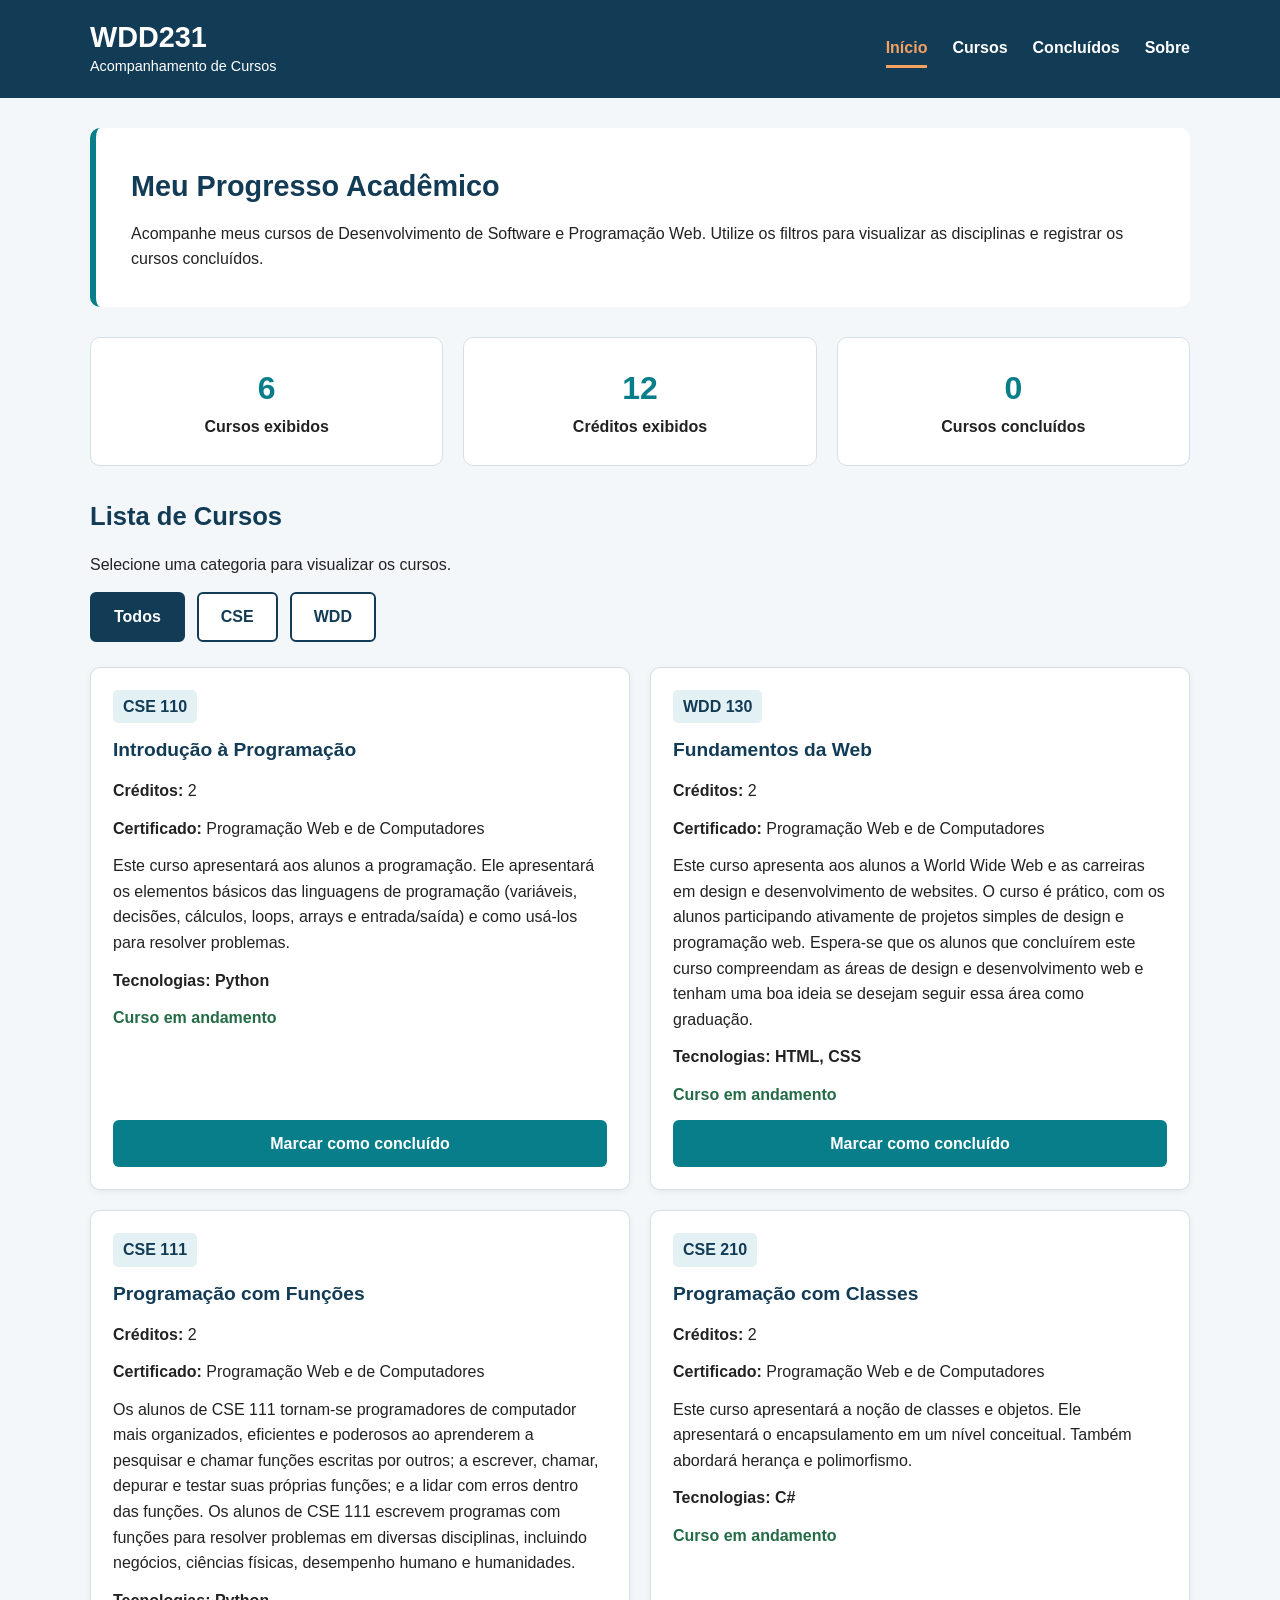
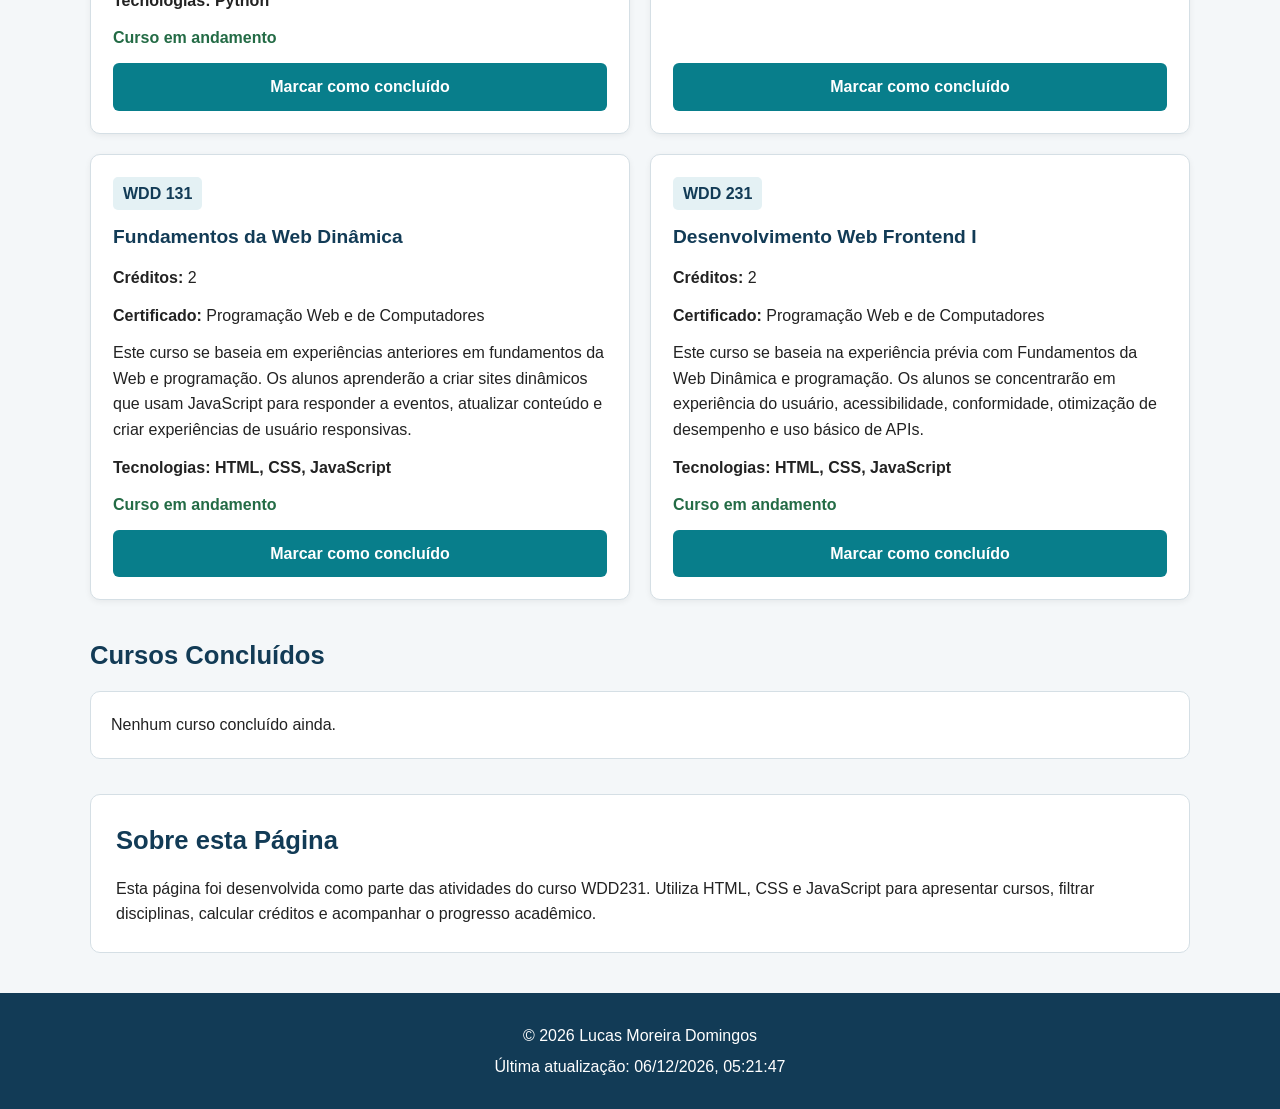
==== index.html @ adb89520 "Merge branch 'main' of https://github.com/Luketa3965/wdd231" ====
<!DOCTYPE html>
<html lang="pt-BR">

<head>
    <meta charset="UTF-8">
    <meta name="viewport" content="width=device-width, initial-scale=1.0">
    <meta name="description"
        content="Acompanhe os cursos de Desenvolvimento de Software e Programação Web, filtre disciplinas e acompanhe seu progresso acadêmico.">
    <meta name="author" content="Lucas Moreira Domingos">
    <meta name="theme-color" content="#123b56">

    <title>WDD231 | Acompanhamento de Cursos</title>

    <link rel="stylesheet" href="estilos.css">
    <script src="main.js" defer></script>
</head>

<body>
    <header class="cabecalho">
        <div class="container cabecalho-conteudo">
            <div class="logo">
                <h1>WDD231</h1>
                <p>Acompanhamento de Cursos</p>
            </div>

            <button
                id="menu-button"
                class="menu-button"
                type="button"
                aria-label="Abrir menu"
                aria-expanded="false"
                aria-controls="mobile-menu">
                <span aria-hidden="true">☰</span>
            </button>

            <nav id="mobile-menu" class="navegacao" aria-label="Navegação principal">
                <a href="#inicio" aria-current="location">Início</a>
                <a href="#cursos">Cursos</a>
                <a href="#concluidos">Concluídos</a>
                <a href="#sobre">Sobre</a>
            </nav>
        </div>
    </header>

    <main class="container" id="inicio">
        <section class="apresentacao" aria-labelledby="titulo-principal">
            <h2 id="titulo-principal">Meu Progresso Acadêmico</h2>
            <p>
                Acompanhe meus cursos de Desenvolvimento de Software
                e Programação Web. Utilize os filtros para visualizar
                as disciplinas e registrar os cursos concluídos.
            </p>
        </section>

        <section class="resumo" aria-label="Resumo dos cursos">
            <div class="resumo-card">
                <span class="resumo-numero" id="course-count">0</span>
                <span class="resumo-texto">Cursos exibidos</span>
            </div>

            <div class="resumo-card">
                <span class="resumo-numero" id="total-credits">0</span>
                <span class="resumo-texto">Créditos exibidos</span>
            </div>

            <div class="resumo-card">
                <span class="resumo-numero" id="completed-count">0</span>
                <span class="resumo-texto">Cursos concluídos</span>
            </div>
        </section>

        <section id="cursos" class="secao-cursos" aria-labelledby="titulo-cursos">
            <h2 id="titulo-cursos">Lista de Cursos</h2>
            <p class="instrucao">
                Selecione uma categoria para visualizar os cursos.
            </p>

            <div class="filtros" role="group" aria-label="Filtros de cursos">
                <button class="filter-button ativo" type="button"
                    data-filter="Todos" aria-pressed="true">Todos</button>
                <button class="filter-button" type="button"
                    data-filter="CSE" aria-pressed="false">CSE</button>
                <button class="filter-button" type="button"
                    data-filter="WDD" aria-pressed="false">WDD</button>
            </div>

            <div id="course-list" class="lista-cursos" aria-live="polite" aria-busy="true">
                <p>Carregando cursos...</p>
            </div>
        </section>

        <section id="concluidos" class="secao-concluidos"
            aria-labelledby="titulo-concluidos">
            <h2 id="titulo-concluidos">Cursos Concluídos</h2>
            <div id="completed-list" class="lista-concluidos" aria-live="polite">
                <p>Nenhum curso concluído ainda.</p>
            </div>
        </section>

        <section id="sobre" class="secao-sobre" aria-labelledby="titulo-sobre">
            <h2 id="titulo-sobre">Sobre esta Página</h2>
            <p>
                Esta página foi desenvolvida como parte das atividades
                do curso WDD231. Utiliza HTML, CSS e JavaScript para
                apresentar cursos, filtrar disciplinas, calcular créditos
                e acompanhar o progresso acadêmico.
            </p>
        </section>
    </main>

    <footer class="rodape">
        <div class="container">
            <p>&copy; <span id="year"></span> Lucas Moreira Domingos</p>
            <p>
                Última atualização:
                <time id="last-modified"></time>
            </p>
        </div>
    </footer>
</body>
</html>
---- estilos.css ----
/* =====================================
   WDD231 - ESTILOS GERAIS
===================================== */

* {
    margin: 0;
    padding: 0;
    box-sizing: border-box;
}

:root {
    --cor-principal: #123b56;
    --cor-secundaria: #087e8b;
    --cor-destaque: #f4a261;
    --cor-fundo: #f4f7f9;
    --cor-texto: #222222;
    --cor-branca: #ffffff;
    --cor-borda: #d5dfe5;
    --cor-sucesso: #236b45;
    --largura-maxima: 1100px;
}

html {
    scroll-behavior: smooth;
    scroll-padding-top: 20px;
}

body {
    min-width: 320px;
    font-family: Arial, Helvetica, sans-serif;
    background-color: var(--cor-fundo);
    color: var(--cor-texto);
    line-height: 1.6;
}

.container {
    width: min(90%, var(--largura-maxima));
    margin: 0 auto;
}

button,
a {
    font: inherit;
}

button {
    min-height: 44px;
}

img {
    max-width: 100%;
    height: auto;
}

/* =====================================
   CABEÇALHO E NAVEGAÇÃO
===================================== */

.cabecalho {
    background-color: var(--cor-principal);
    color: var(--cor-branca);
    padding: 20px 0;
}

.cabecalho-conteudo {
    display: flex;
    justify-content: space-between;
    align-items: center;
    gap: 20px;
}

.logo h1 {
    font-size: 1.8rem;
    line-height: 1.2;
}

.logo p {
    font-size: 0.9rem;
}

.navegacao {
    display: flex;
    align-items: center;
    gap: 25px;
}

.navegacao a {
    color: var(--cor-branca);
    text-decoration: none;
    font-weight: bold;
    padding: 5px 0;
    border-bottom: 3px solid transparent;
    transition: color 0.2s ease;
}

.navegacao a:hover,
.navegacao a:focus-visible {
    color: var(--cor-destaque);
    text-decoration: underline;
}

.navegacao a[aria-current="location"] {
    color: var(--cor-destaque);
    border-bottom-color: var(--cor-destaque);
}

.menu-button {
    display: none;
    background: transparent;
    color: var(--cor-branca);
    border: 2px solid var(--cor-branca);
    border-radius: 5px;
    padding: 6px 12px;
    font-size: 1.4rem;
    cursor: pointer;
}

/* =====================================
   APRESENTAÇÃO
===================================== */

.apresentacao {
    background-color: var(--cor-branca);
    padding: 35px;
    margin-top: 30px;
    border-radius: 10px;
    border-left: 6px solid var(--cor-secundaria);
}

.apresentacao h2 {
    color: var(--cor-principal);
    margin-bottom: 12px;
    font-size: 1.8rem;
}

/* =====================================
   RESUMO
===================================== */

.resumo {
    display: grid;
    grid-template-columns: repeat(3, minmax(0, 1fr));
    gap: 20px;
    margin: 30px 0;
}

.resumo-card {
    min-width: 0;
    background-color: var(--cor-branca);
    padding: 25px 15px;
    border-radius: 10px;
    text-align: center;
    border: 1px solid var(--cor-borda);
}

.resumo-numero {
    display: block;
    font-size: 2rem;
    font-weight: bold;
    color: var(--cor-secundaria);
}

.resumo-texto {
    display: block;
    font-weight: bold;
}

/* =====================================
   SEÇÕES
===================================== */

.secao-cursos,
.secao-concluidos,
.secao-sobre {
    margin-bottom: 35px;
    scroll-margin-top: 20px;
}

.secao-cursos h2,
.secao-concluidos h2,
.secao-sobre h2 {
    color: var(--cor-principal);
    margin-bottom: 15px;
    font-size: 1.6rem;
}

.instrucao {
    margin-bottom: 15px;
}

/* =====================================
   FILTROS
===================================== */

.filtros {
    display: flex;
    gap: 12px;
    flex-wrap: wrap;
    margin-bottom: 25px;
}

.filter-button {
    background-color: var(--cor-branca);
    color: var(--cor-principal);
    border: 2px solid var(--cor-principal);
    padding: 10px 22px;
    border-radius: 6px;
    font-weight: bold;
    cursor: pointer;
}

.filter-button:hover,
.filter-button:focus-visible {
    background-color: var(--cor-secundaria);
    color: var(--cor-branca);
}

.filter-button.ativo {
    background-color: var(--cor-principal);
    color: var(--cor-branca);
}

/* =====================================
   LISTA E CARTÕES DE CURSOS
===================================== */

.lista-cursos {
    display: grid;
    grid-template-columns: repeat(2, minmax(0, 1fr));
    gap: 20px;
}

.curso-card {
    min-width: 0;
    background-color: var(--cor-branca);
    border: 1px solid var(--cor-borda);
    border-radius: 10px;
    padding: 22px;
    display: flex;
    flex-direction: column;
    gap: 12px;
    box-shadow: 0 2px 6px rgba(0, 0, 0, 0.06);
}

.curso-card h3 {
    color: var(--cor-principal);
    font-size: 1.2rem;
}

.curso-card p {
    overflow-wrap: anywhere;
}

.curso-categoria {
    display: inline-block;
    width: fit-content;
    background-color: #e4f1f4;
    color: #123b56;
    padding: 4px 10px;
    border-radius: 5px;
    font-weight: bold;
}

.curso-tecnologias {
    font-weight: bold;
}

.curso-status {
    font-weight: bold;
    color: var(--cor-sucesso);
}

.botao-concluir {
    margin-top: auto;
    padding: 11px;
    background-color: var(--cor-secundaria);
    color: var(--cor-branca);
    border: none;
    border-radius: 6px;
    font-weight: bold;
    cursor: pointer;
}

.botao-concluir:hover,
.botao-concluir:focus-visible {
    background-color: var(--cor-principal);
}

.curso-card.concluido {
    border: 2px solid var(--cor-sucesso);
    background-color: #f0f8f3;
}

.curso-card.concluido .curso-categoria {
    background-color: #e1f2e8;
    color: #174d31;
}

.curso-card.concluido .botao-concluir {
    background-color: var(--cor-sucesso);
}

/* =====================================
   CURSOS CONCLUÍDOS
===================================== */

.lista-concluidos {
    background-color: var(--cor-branca);
    padding: 20px;
    border-radius: 10px;
    border: 1px solid var(--cor-borda);
}

.lista-concluidos ul {
    padding-left: 25px;
}

.lista-concluidos li {
    margin-bottom: 8px;
}

/* =====================================
   SOBRE
===================================== */

.secao-sobre {
    background-color: var(--cor-branca);
    padding: 25px;
    border-radius: 10px;
    border: 1px solid var(--cor-borda);
}

/* =====================================
   RODAPÉ
===================================== */

.rodape {
    background-color: var(--cor-principal);
    color: var(--cor-branca);
    text-align: center;
    padding: 25px 10px;
    margin-top: 40px;
}

.rodape p {
    margin: 5px 0;
}

/* =====================================
   ACESSIBILIDADE
===================================== */

button:focus-visible,
a:focus-visible {
    outline: 3px solid var(--cor-destaque);
    outline-offset: 4px;
}

@media (prefers-reduced-motion: reduce) {
    html {
        scroll-behavior: auto;
    }

    *,
    *::before,
    *::after {
        scroll-behavior: auto !important;
        transition-duration: 0.01ms !important;
        animation-duration: 0.01ms !important;
        animation-iteration-count: 1 !important;
    }
}

/* =====================================
   RESPONSIVIDADE
===================================== */

@media screen and (max-width: 700px) {
    .cabecalho-conteudo {
        flex-wrap: wrap;
    }

    .menu-button {
        display: block;
    }

    .navegacao {
        display: none;
        flex-direction: column;
        align-items: stretch;
        width: 100%;
        gap: 0;
    }

    .navegacao.aberto {
        display: flex;
    }

    .navegacao a {
        padding: 12px;
        border-top: 1px solid rgba(255, 255, 255, 0.2);
    }

    .navegacao a[aria-current="location"] {
        border-bottom: 0;
        border-left: 4px solid var(--cor-destaque);
        padding-left: 10px;
    }

    .resumo {
        grid-template-columns: 1fr;
    }

    .lista-cursos {
        grid-template-columns: 1fr;
    }

    .apresentacao {
        padding: 22px;
    }

    .apresentacao h2 {
        font-size: 1.5rem;
    }

    .filtros {
        gap: 8px;
    }

    .filter-button {
        flex: 1;
        padding: 10px;
    }
}

@media screen and (max-width: 400px) {
    .container {
        width: 92%;
    }

    .apresentacao {
        padding: 18px;
    }

    .curso-card {
        padding: 16px;
    }

    .resumo-card {
        padding: 20px 12px;
    }

    .logo h1 {
        font-size: 1.5rem;
    }
}

@media screen and (min-width: 701px) {
    .navegacao {
        display: flex;
    }
}
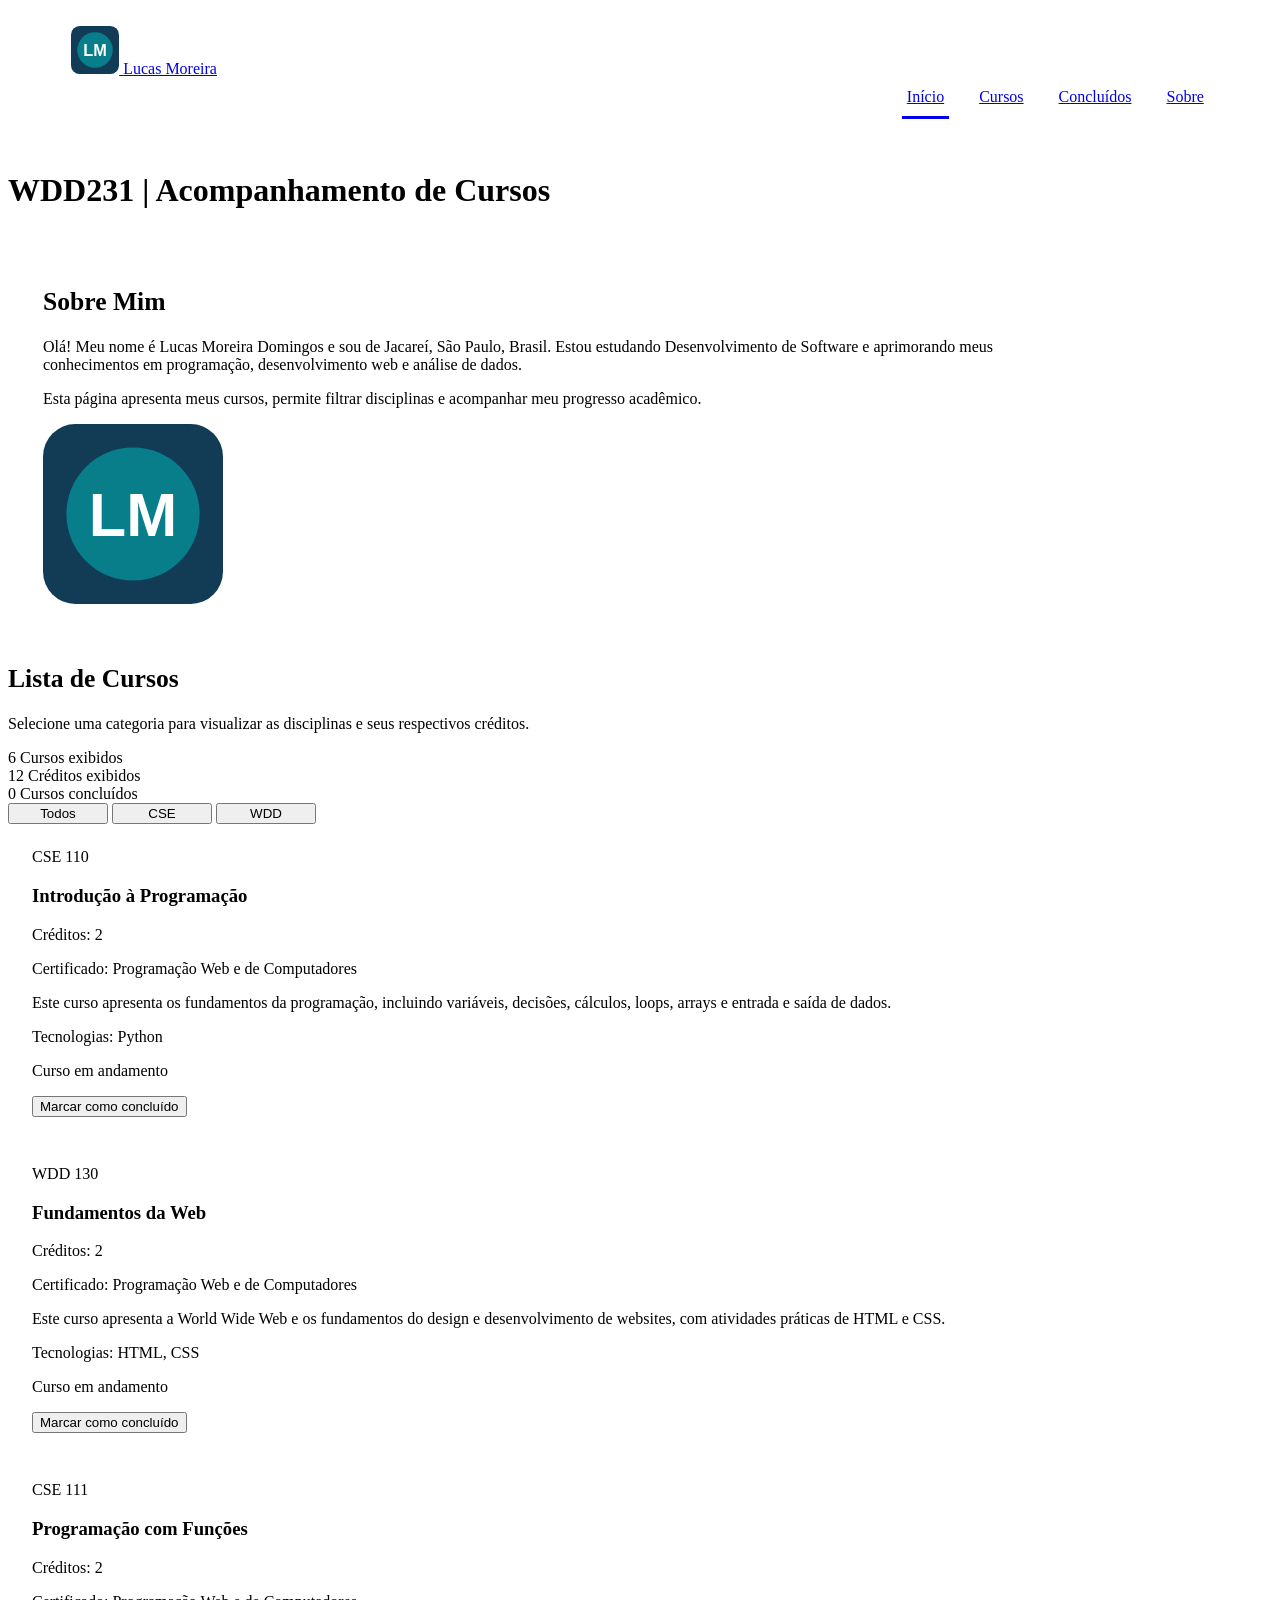
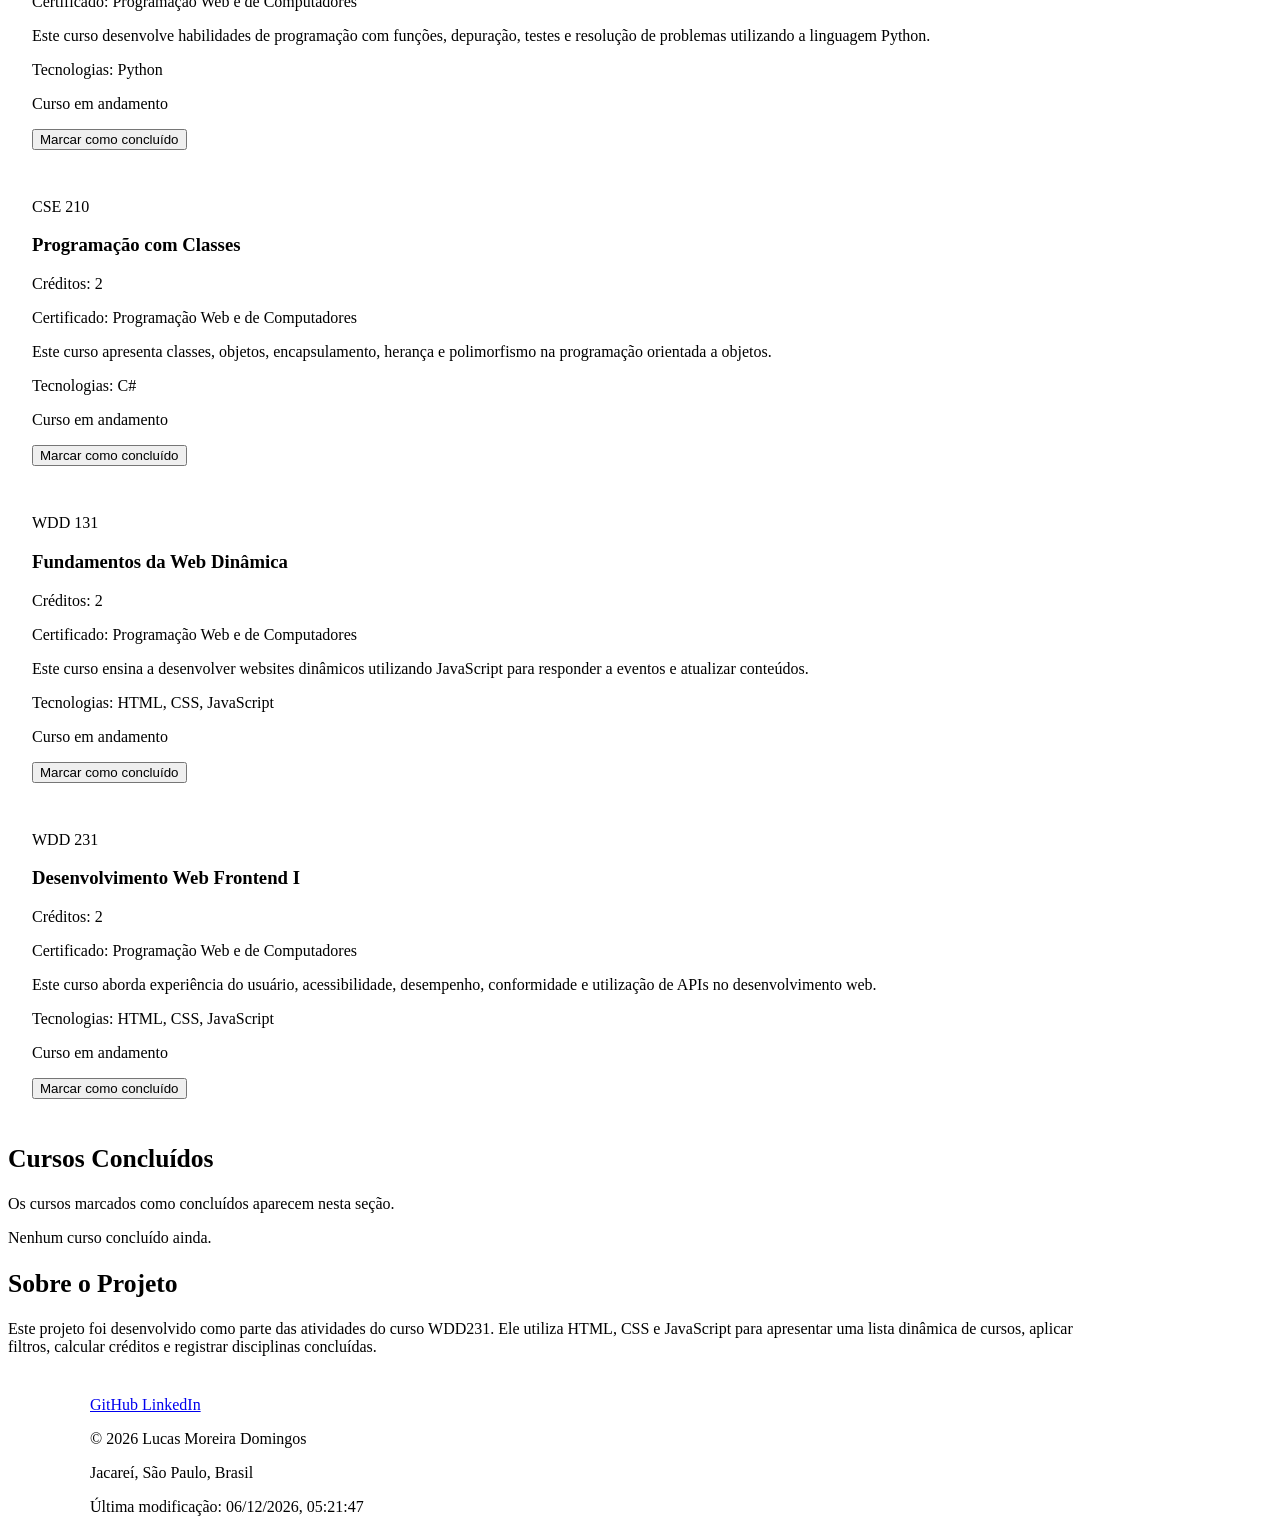
==== commit e11bbda7: "Merge branch 'main' of https://github.com/Luketa3965/wdd231" ====
--- a/index.html
+++ b/index.html
@@ -1,27 +1,43 @@
+
 <!DOCTYPE html>
 <html lang="pt-BR">
 
 <head>
     <meta charset="UTF-8">
     <meta name="viewport" content="width=device-width, initial-scale=1.0">
+
     <meta name="description"
-        content="Acompanhe os cursos de Desenvolvimento de Software e Programação Web, filtre disciplinas e acompanhe seu progresso acadêmico.">
+        content="Acompanhe meus cursos de Desenvolvimento de Software e Web, filtre disciplinas e registre meu progresso acadêmico.">
+
     <meta name="author" content="Lucas Moreira Domingos">
-    <meta name="theme-color" content="#123b56">
 
     <title>WDD231 | Acompanhamento de Cursos</title>
 
-    <link rel="stylesheet" href="estilos.css">
-    <script src="main.js" defer></script>
+    <link rel="icon" href="imagens/logo.svg" type="image/svg+xml">
+
+    <!-- Google Fonts -->
+    <link rel="preconnect" href="https://fonts.googleapis.com">
+    <link rel="preconnect" href="https://fonts.gstatic.com" crossorigin>
+    <link href="https://fonts.googleapis.com/css2?family=Roboto:wght@400;500;700&display=swap"
+        rel="stylesheet">
+
+    <!-- CSS responsivo -->
+    <link rel="stylesheet" href="estilos/telas-pequenas.css">
+    <link rel="stylesheet" href="estilos/telas-grandes.css">
+
+    <!-- JavaScript -->
+    <script src="scripts/main.js" defer></script>
 </head>
 
 <body>
+
     <header class="cabecalho">
-        <div class="container cabecalho-conteudo">
-            <div class="logo">
-                <h1>WDD231</h1>
-                <p>Acompanhamento de Cursos</p>
-            </div>
+        <div class="cabecalho-conteudo">
+
+            <a class="marca" href="#inicio" aria-label="Página inicial de Lucas Moreira">
+                <img src="imagens/logo.svg" alt="" width="48" height="48">
+                <span>Lucas Moreira</span>
+            </a>
 
             <button
                 id="menu-button"
@@ -34,88 +50,169 @@
             </button>
 
             <nav id="mobile-menu" class="navegacao" aria-label="Navegação principal">
-                <a href="#inicio" aria-current="location">Início</a>
+                <a href="#inicio" aria-current="page">Início</a>
                 <a href="#cursos">Cursos</a>
                 <a href="#concluidos">Concluídos</a>
                 <a href="#sobre">Sobre</a>
             </nav>
+
         </div>
     </header>
 
-    <main class="container" id="inicio">
-        <section class="apresentacao" aria-labelledby="titulo-principal">
-            <h2 id="titulo-principal">Meu Progresso Acadêmico</h2>
-            <p>
-                Acompanhe meus cursos de Desenvolvimento de Software
-                e Programação Web. Utilize os filtros para visualizar
-                as disciplinas e registrar os cursos concluídos.
-            </p>
-        </section>
-
-        <section class="resumo" aria-label="Resumo dos cursos">
-            <div class="resumo-card">
-                <span class="resumo-numero" id="course-count">0</span>
-                <span class="resumo-texto">Cursos exibidos</span>
-            </div>
-
-            <div class="resumo-card">
-                <span class="resumo-numero" id="total-credits">0</span>
-                <span class="resumo-texto">Créditos exibidos</span>
-            </div>
-
-            <div class="resumo-card">
-                <span class="resumo-numero" id="completed-count">0</span>
-                <span class="resumo-texto">Cursos concluídos</span>
-            </div>
+    <main id="inicio">
+
+        <h1>WDD231 | Acompanhamento de Cursos</h1>
+
+        <section class="apresentacao" aria-labelledby="titulo-apresentacao">
+
+            <div class="apresentacao-texto">
+                <h2 id="titulo-apresentacao">Sobre Mim</h2>
+
+                <p>
+                    Olá! Meu nome é Lucas Moreira Domingos e sou de Jacareí,
+                    São Paulo, Brasil. Estou estudando Desenvolvimento de
+                    Software e aprimorando meus conhecimentos em programação,
+                    desenvolvimento web e análise de dados.
+                </p>
+
+                <p>
+                    Esta página apresenta meus cursos, permite filtrar
+                    disciplinas e acompanhar meu progresso acadêmico.
+                </p>
+            </div>
+
+            <div class="apresentacao-imagem">
+                <img
+                    src="imagens/logo.svg"
+                    alt="Logotipo pessoal de Lucas Moreira"
+                    width="180"
+                    height="180">
+            </div>
+
         </section>
 
         <section id="cursos" class="secao-cursos" aria-labelledby="titulo-cursos">
+
             <h2 id="titulo-cursos">Lista de Cursos</h2>
-            <p class="instrucao">
-                Selecione uma categoria para visualizar os cursos.
-            </p>
-
-            <div class="filtros" role="group" aria-label="Filtros de cursos">
-                <button class="filter-button ativo" type="button"
-                    data-filter="Todos" aria-pressed="true">Todos</button>
-                <button class="filter-button" type="button"
-                    data-filter="CSE" aria-pressed="false">CSE</button>
-                <button class="filter-button" type="button"
-                    data-filter="WDD" aria-pressed="false">WDD</button>
+
+            <p>
+                Selecione uma categoria para visualizar as disciplinas
+                e seus respectivos créditos.
+            </p>
+
+            <div class="resumo" aria-label="Resumo acadêmico">
+
+                <div class="resumo-card">
+                    <span id="course-count" class="resumo-numero">0</span>
+                    <span>Cursos exibidos</span>
+                </div>
+
+                <div class="resumo-card">
+                    <span id="total-credits" class="resumo-numero">0</span>
+                    <span>Créditos exibidos</span>
+                </div>
+
+                <div class="resumo-card">
+                    <span id="completed-count" class="resumo-numero">0</span>
+                    <span>Cursos concluídos</span>
+                </div>
+
+            </div>
+
+            <div class="filtros" role="group" aria-label="Filtrar cursos">
+
+                <button class="filter-button ativo"
+                    type="button"
+                    data-filter="Todos"
+                    aria-pressed="true">
+                    Todos
+                </button>
+
+                <button class="filter-button"
+                    type="button"
+                    data-filter="CSE"
+                    aria-pressed="false">
+                    CSE
+                </button>
+
+                <button class="filter-button"
+                    type="button"
+                    data-filter="WDD"
+                    aria-pressed="false">
+                    WDD
+                </button>
+
             </div>
 
             <div id="course-list" class="lista-cursos" aria-live="polite" aria-busy="true">
                 <p>Carregando cursos...</p>
             </div>
+
         </section>
 
         <section id="concluidos" class="secao-concluidos"
             aria-labelledby="titulo-concluidos">
+
             <h2 id="titulo-concluidos">Cursos Concluídos</h2>
+
+            <p>
+                Os cursos marcados como concluídos aparecem nesta seção.
+            </p>
+
             <div id="completed-list" class="lista-concluidos" aria-live="polite">
                 <p>Nenhum curso concluído ainda.</p>
             </div>
+
         </section>
 
         <section id="sobre" class="secao-sobre" aria-labelledby="titulo-sobre">
-            <h2 id="titulo-sobre">Sobre esta Página</h2>
-            <p>
-                Esta página foi desenvolvida como parte das atividades
-                do curso WDD231. Utiliza HTML, CSS e JavaScript para
-                apresentar cursos, filtrar disciplinas, calcular créditos
-                e acompanhar o progresso acadêmico.
-            </p>
-        </section>
+
+            <h2 id="titulo-sobre">Sobre o Projeto</h2>
+
+            <p>
+                Este projeto foi desenvolvido como parte das atividades
+                do curso WDD231. Ele utiliza HTML, CSS e JavaScript para
+                apresentar uma lista dinâmica de cursos, aplicar filtros,
+                calcular créditos e registrar disciplinas concluídas.
+            </p>
+
+        </section>
+
     </main>
 
     <footer class="rodape">
-        <div class="container">
-            <p>&copy; <span id="year"></span> Lucas Moreira Domingos</p>
-            <p>
-                Última atualização:
-                <time id="last-modified"></time>
-            </p>
+
+        <div class="rodape-conteudo">
+
+            <div class="redes-sociais">
+                <a href="https://github.com/Luketa3965"
+                    target="_blank"
+                    rel="noopener noreferrer">
+                    GitHub
+                </a>
+
+                <a href="https://www.linkedin.com/"
+                    target="_blank"
+                    rel="noopener noreferrer">
+                    LinkedIn
+                </a>
+            </div>
+
+            <p>
+                &copy; <span id="year"></span> Lucas Moreira Domingos
+            </p>
+
+            <p>Jacareí, São Paulo, Brasil</p>
+
+            <p>
+                Última modificação:
+                <span id="last-modified"></span>
+            </p>
+
         </div>
+
     </footer>
+
 </body>
 </html>
+
--- a/estilos/telas-grandes.css
+++ b/estilos/telas-grandes.css
@@ -0,0 +1,110 @@
+
+/* =====================================
+   WDD231 - ESTILOS PARA TELAS GRANDES
+===================================== */
+
+@media screen and (min-width: 700px) {
+
+    .cabecalho {
+        padding: 18px 5%;
+    }
+
+    .cabecalho-conteudo {
+        max-width: 1200px;
+        margin: 0 auto;
+        flex-wrap: nowrap;
+    }
+
+    .menu-button {
+        display: none;
+    }
+
+    .navegacao {
+        display: flex;
+        flex-direction: row;
+        justify-content: flex-end;
+        align-items: center;
+        width: auto;
+        gap: 25px;
+    }
+
+    .navegacao a {
+        padding: 10px 5px;
+        border-top: none;
+        border-bottom: 3px solid transparent;
+    }
+
+    .navegacao a:hover,
+    .navegacao a[aria-current="page"] {
+        border-bottom-color: var(--cor-destaque);
+    }
+
+    main {
+        margin-top: 35px;
+        margin-bottom: 40px;
+    }
+
+    h1 {
+        font-size: 2rem;
+    }
+
+    h2 {
+        font-size: 1.6rem;
+    }
+
+    .apresentacao {
+        flex-direction: row;
+        align-items: center;
+        justify-content: space-between;
+        gap: 40px;
+        padding: 35px;
+    }
+
+    .apresentacao-texto {
+        flex: 2;
+    }
+
+    .apresentacao-imagem {
+        flex: 1;
+    }
+
+    .apresentacao-imagem img {
+        width: 180px;
+        height: 180px;
+    }
+
+    .resumo {
+        grid-template-columns: repeat(3, minmax(0, 1fr));
+        gap: 20px;
+    }
+
+    .lista-cursos {
+        grid-template-columns: repeat(2, minmax(0, 1fr));
+        gap: 22px;
+    }
+
+    .filter-button {
+        flex: 0 1 auto;
+        min-width: 100px;
+    }
+
+    .curso-card {
+        padding: 24px;
+    }
+
+    .rodape-conteudo {
+        max-width: 1100px;
+        margin: 0 auto;
+    }
+}
+
+@media screen and (min-width: 1100px) {
+
+    main {
+        max-width: 1100px;
+    }
+
+    .lista-cursos {
+        grid-template-columns: repeat(2, minmax(0, 1fr));
+    }
+}
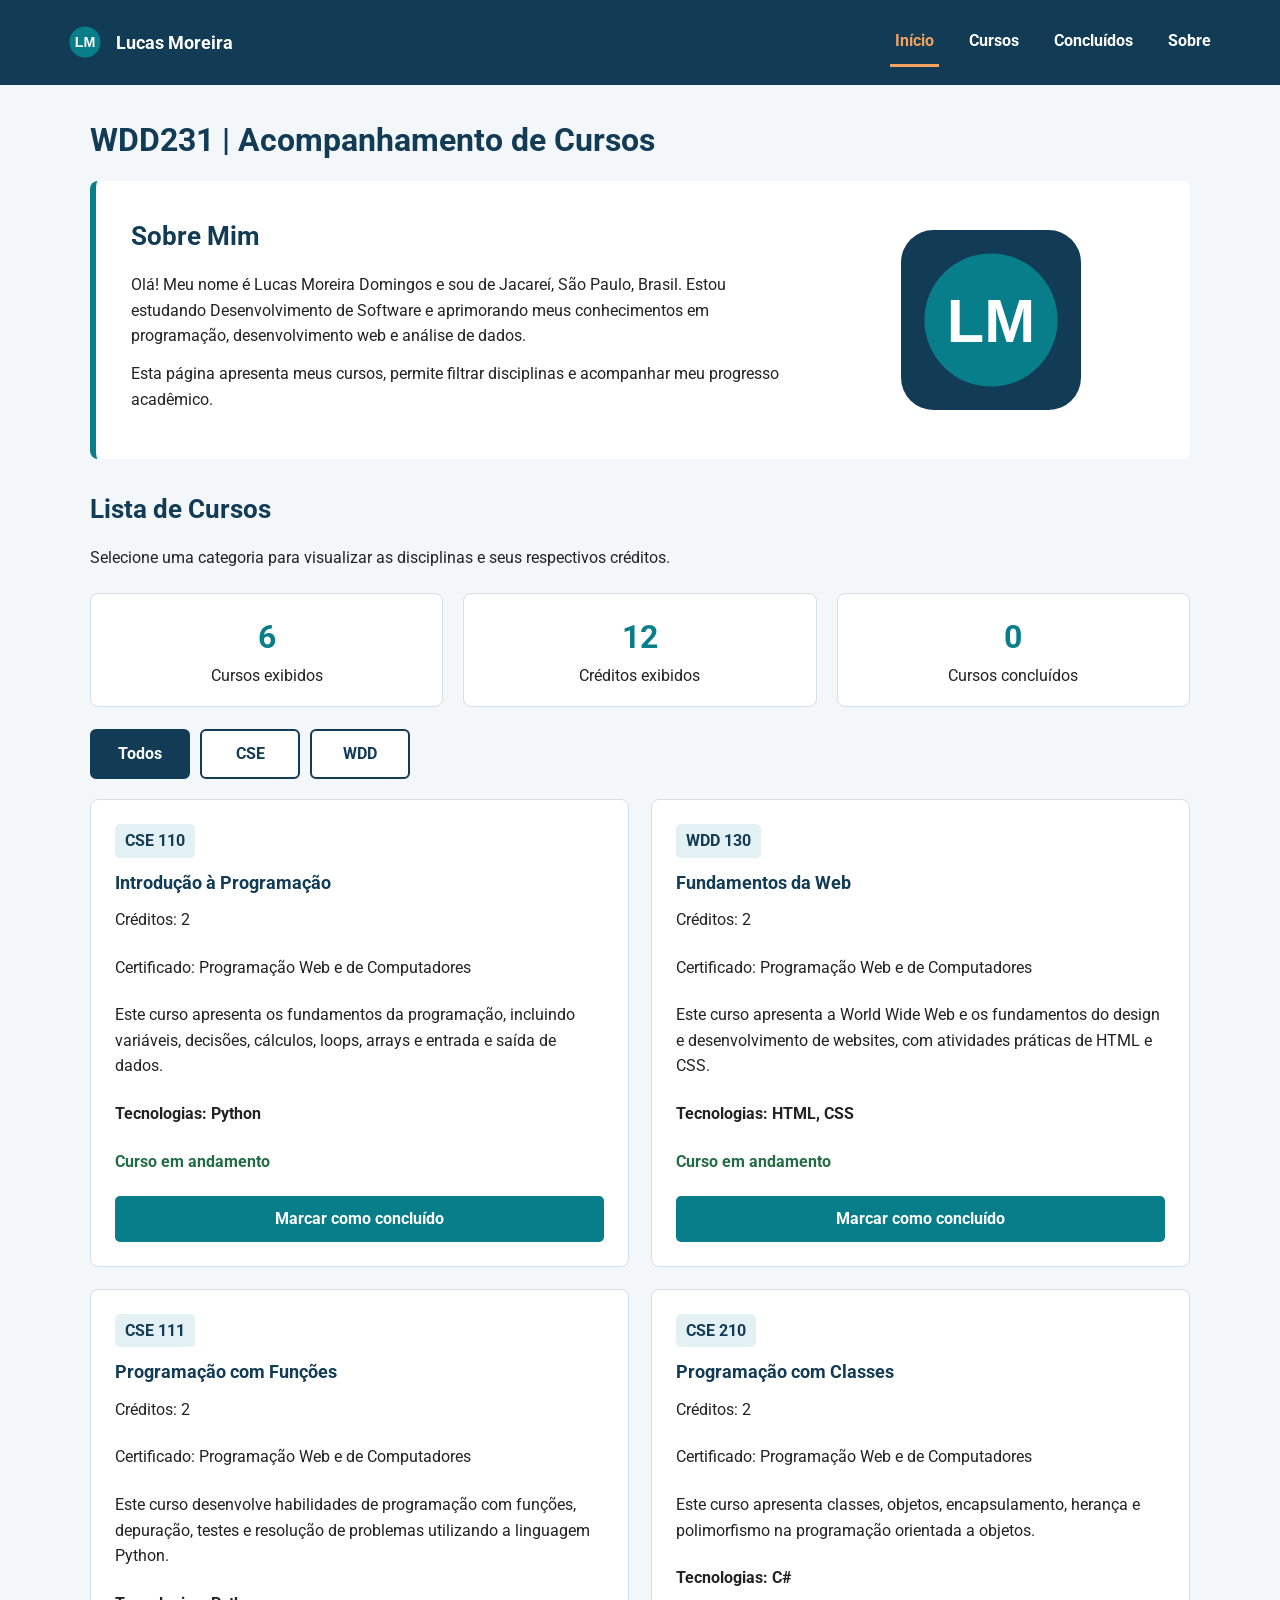
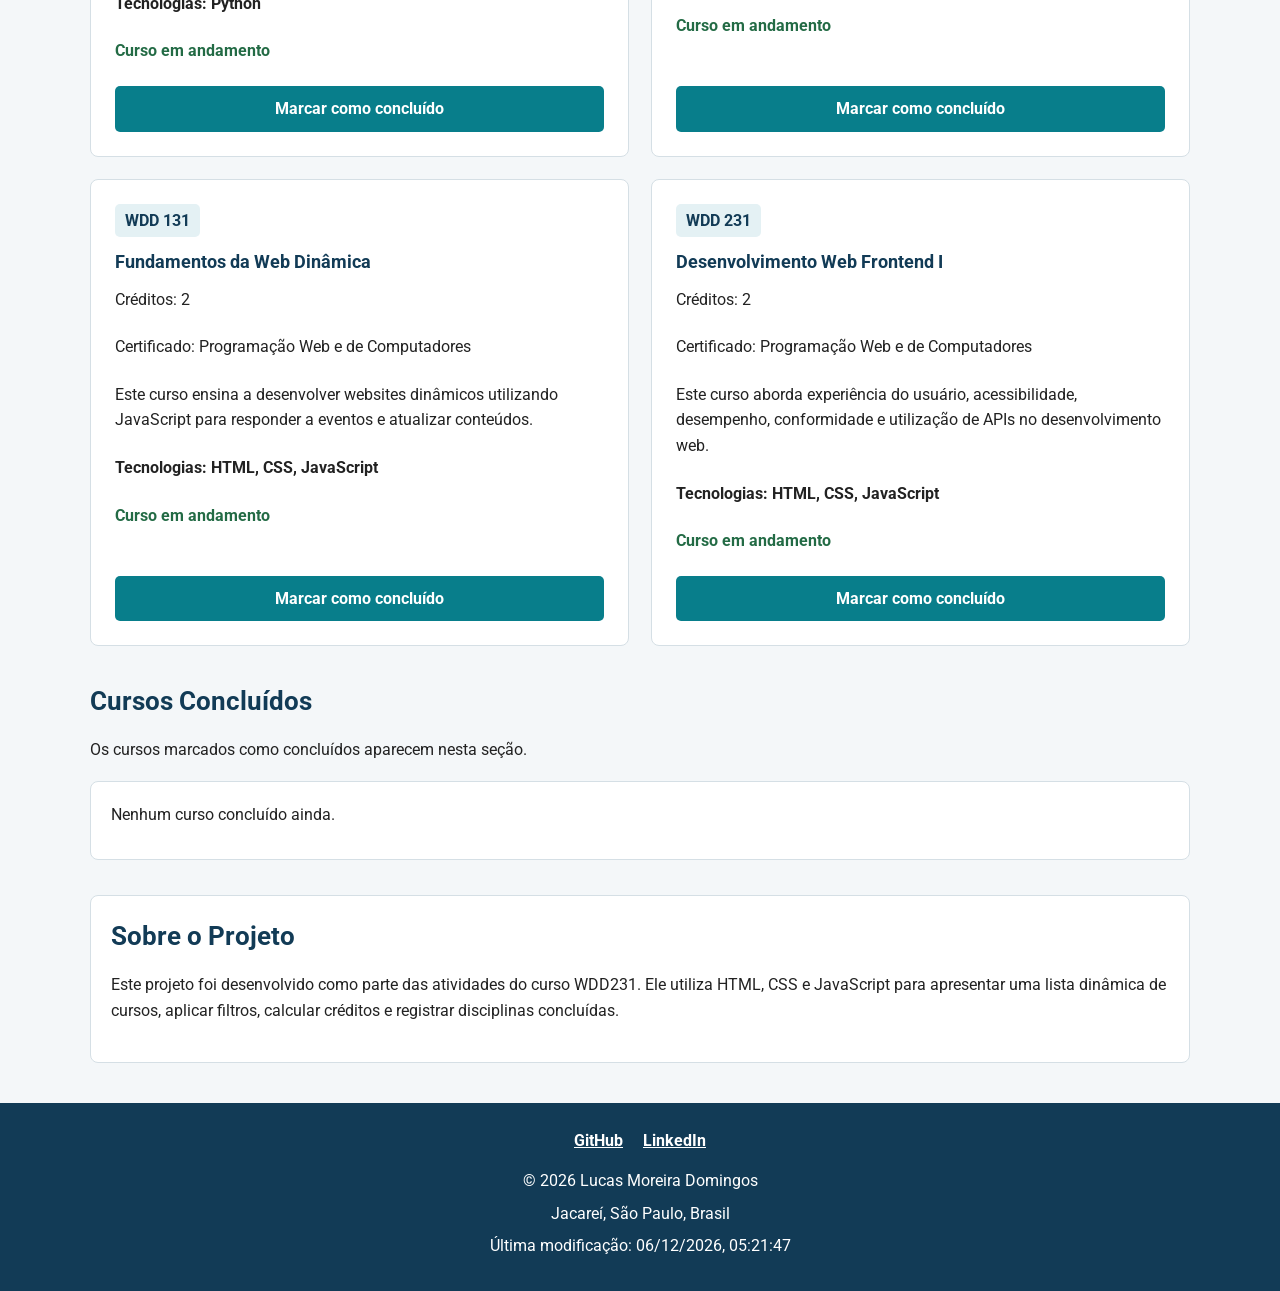
==== commit 22fbf6dd: "Merge branch 'main' of https://github.com/Luketa3965/wdd231" ====
--- a/index.html
+++ b/index.html
@@ -215,4 +215,3 @@
 
 </body>
 </html>
-
--- a/estilos/telas-pequenas.css
+++ b/estilos/telas-pequenas.css
@@ -0,0 +1,361 @@
+
+/* =====================================
+   WDD231 - ESTILOS PARA TELAS PEQUENAS
+===================================== */
+
+* {
+    margin: 0;
+    padding: 0;
+    box-sizing: border-box;
+}
+
+:root {
+    --cor-principal: #123b56;
+    --cor-secundaria: #087e8b;
+    --cor-destaque: #f4a261;
+    --cor-fundo: #f4f7f9;
+    --cor-texto: #222222;
+    --cor-branca: #ffffff;
+    --cor-borda: #d5dfe5;
+    --cor-sucesso: #236b45;
+}
+
+html {
+    scroll-behavior: smooth;
+    scroll-padding-top: 20px;
+}
+
+body {
+    min-width: 320px;
+    font-family: "Roboto", Arial, sans-serif;
+    background-color: var(--cor-fundo);
+    color: var(--cor-texto);
+    line-height: 1.6;
+}
+
+img {
+    display: block;
+    max-width: 100%;
+    height: auto;
+}
+
+button,
+a {
+    font: inherit;
+}
+
+button {
+    min-height: 44px;
+}
+
+a {
+    color: var(--cor-secundaria);
+}
+
+a:focus-visible,
+button:focus-visible {
+    outline: 3px solid var(--cor-destaque);
+    outline-offset: 3px;
+}
+
+/* CABEÇALHO */
+
+.cabecalho {
+    background-color: var(--cor-principal);
+    color: var(--cor-branca);
+    padding: 15px 5%;
+}
+
+.cabecalho-conteudo {
+    display: flex;
+    align-items: center;
+    justify-content: space-between;
+    flex-wrap: wrap;
+    gap: 15px;
+}
+
+.marca {
+    display: flex;
+    align-items: center;
+    gap: 10px;
+    color: var(--cor-branca);
+    text-decoration: none;
+    font-weight: 700;
+    font-size: 1.15rem;
+}
+
+.marca img {
+    width: 42px;
+    height: 42px;
+}
+
+.menu-button {
+    display: block;
+    padding: 5px 12px;
+    border: 2px solid var(--cor-branca);
+    border-radius: 5px;
+    background: transparent;
+    color: var(--cor-branca);
+    font-size: 1.5rem;
+    cursor: pointer;
+}
+
+.navegacao {
+    display: none;
+    flex-direction: column;
+    width: 100%;
+}
+
+.navegacao.aberto {
+    display: flex;
+}
+
+.navegacao a {
+    display: block;
+    padding: 12px;
+    border-top: 1px solid rgba(255, 255, 255, 0.2);
+    color: var(--cor-branca);
+    text-decoration: none;
+    font-weight: 700;
+}
+
+.navegacao a:hover,
+.navegacao a[aria-current="page"] {
+    color: var(--cor-destaque);
+}
+
+/* CONTEÚDO PRINCIPAL */
+
+main {
+    width: 90%;
+    max-width: 1100px;
+    margin: 25px auto;
+}
+
+h1 {
+    margin-bottom: 20px;
+    color: var(--cor-principal);
+    font-size: 1.7rem;
+    line-height: 1.3;
+}
+
+h2 {
+    margin-bottom: 15px;
+    color: var(--cor-principal);
+    font-size: 1.4rem;
+}
+
+p {
+    margin-bottom: 12px;
+}
+
+/* APRESENTAÇÃO */
+
+.apresentacao {
+    display: flex;
+    flex-direction: column;
+    gap: 20px;
+    padding: 22px;
+    margin-bottom: 30px;
+    background-color: var(--cor-branca);
+    border-left: 6px solid var(--cor-secundaria);
+    border-radius: 8px;
+}
+
+.apresentacao-imagem {
+    display: flex;
+    justify-content: center;
+    align-items: center;
+}
+
+.apresentacao-imagem img {
+    width: 150px;
+    height: 150px;
+}
+
+/* SEÇÕES */
+
+.secao-cursos,
+.secao-concluidos,
+.secao-sobre {
+    margin-bottom: 35px;
+    scroll-margin-top: 20px;
+}
+
+.secao-cursos > p,
+.secao-concluidos > p,
+.secao-sobre > p {
+    margin-bottom: 18px;
+}
+
+/* RESUMO */
+
+.resumo {
+    display: grid;
+    grid-template-columns: 1fr;
+    gap: 12px;
+    margin: 22px 0;
+}
+
+.resumo-card {
+    padding: 18px;
+    border: 1px solid var(--cor-borda);
+    border-radius: 8px;
+    background-color: var(--cor-branca);
+    text-align: center;
+}
+
+.resumo-numero {
+    display: block;
+    color: var(--cor-secundaria);
+    font-size: 2rem;
+    font-weight: 700;
+}
+
+/* FILTROS */
+
+.filtros {
+    display: flex;
+    flex-wrap: wrap;
+    gap: 10px;
+    margin-bottom: 20px;
+}
+
+.filter-button {
+    flex: 1;
+    padding: 10px 18px;
+    border: 2px solid var(--cor-principal);
+    border-radius: 6px;
+    background-color: var(--cor-branca);
+    color: var(--cor-principal);
+    font-weight: 700;
+    cursor: pointer;
+}
+
+.filter-button:hover,
+.filter-button.ativo {
+    background-color: var(--cor-principal);
+    color: var(--cor-branca);
+}
+
+/* CARTÕES DOS CURSOS */
+
+.lista-cursos {
+    display: grid;
+    grid-template-columns: 1fr;
+    gap: 18px;
+}
+
+.curso-card {
+    display: flex;
+    flex-direction: column;
+    gap: 10px;
+    padding: 20px;
+    border: 1px solid var(--cor-borda);
+    border-radius: 8px;
+    background-color: var(--cor-branca);
+    overflow-wrap: anywhere;
+}
+
+.curso-card h3 {
+    color: var(--cor-principal);
+    font-size: 1.15rem;
+}
+
+.curso-categoria {
+    display: inline-block;
+    width: fit-content;
+    padding: 4px 10px;
+    border-radius: 5px;
+    background-color: #e4f1f4;
+    color: var(--cor-principal);
+    font-weight: 700;
+}
+
+.curso-tecnologias {
+    font-weight: 700;
+}
+
+.curso-status {
+    color: var(--cor-sucesso);
+    font-weight: 700;
+}
+
+.botao-concluir {
+    margin-top: auto;
+    padding: 10px;
+    border: none;
+    border-radius: 5px;
+    background-color: var(--cor-secundaria);
+    color: var(--cor-branca);
+    font-weight: 700;
+    cursor: pointer;
+}
+
+.botao-concluir:hover {
+    background-color: var(--cor-principal);
+}
+
+.curso-card.concluido {
+    border: 2px solid var(--cor-sucesso);
+    background-color: #f0f8f3;
+}
+
+.curso-card.concluido .botao-concluir {
+    background-color: var(--cor-sucesso);
+}
+
+/* CONCLUÍDOS E SOBRE */
+
+.lista-concluidos,
+.secao-sobre {
+    padding: 20px;
+    border: 1px solid var(--cor-borda);
+    border-radius: 8px;
+    background-color: var(--cor-branca);
+}
+
+.lista-concluidos ul {
+    padding-left: 22px;
+}
+
+.lista-concluidos li {
+    margin-bottom: 8px;
+}
+
+/* RODAPÉ */
+
+.rodape {
+    padding: 25px 5%;
+    background-color: var(--cor-principal);
+    color: var(--cor-branca);
+    text-align: center;
+}
+
+.rodape p {
+    margin: 7px 0;
+}
+
+.redes-sociais {
+    display: flex;
+    justify-content: center;
+    gap: 20px;
+    margin-bottom: 15px;
+}
+
+.redes-sociais a {
+    color: var(--cor-branca);
+    font-weight: 700;
+}
+
+.redes-sociais a:hover {
+    color: var(--cor-destaque);
+}
+
+/* ACESSIBILIDADE */
+
+@media (prefers-reduced-motion: reduce) {
+    html {
+        scroll-behavior: auto;
+    }
+}
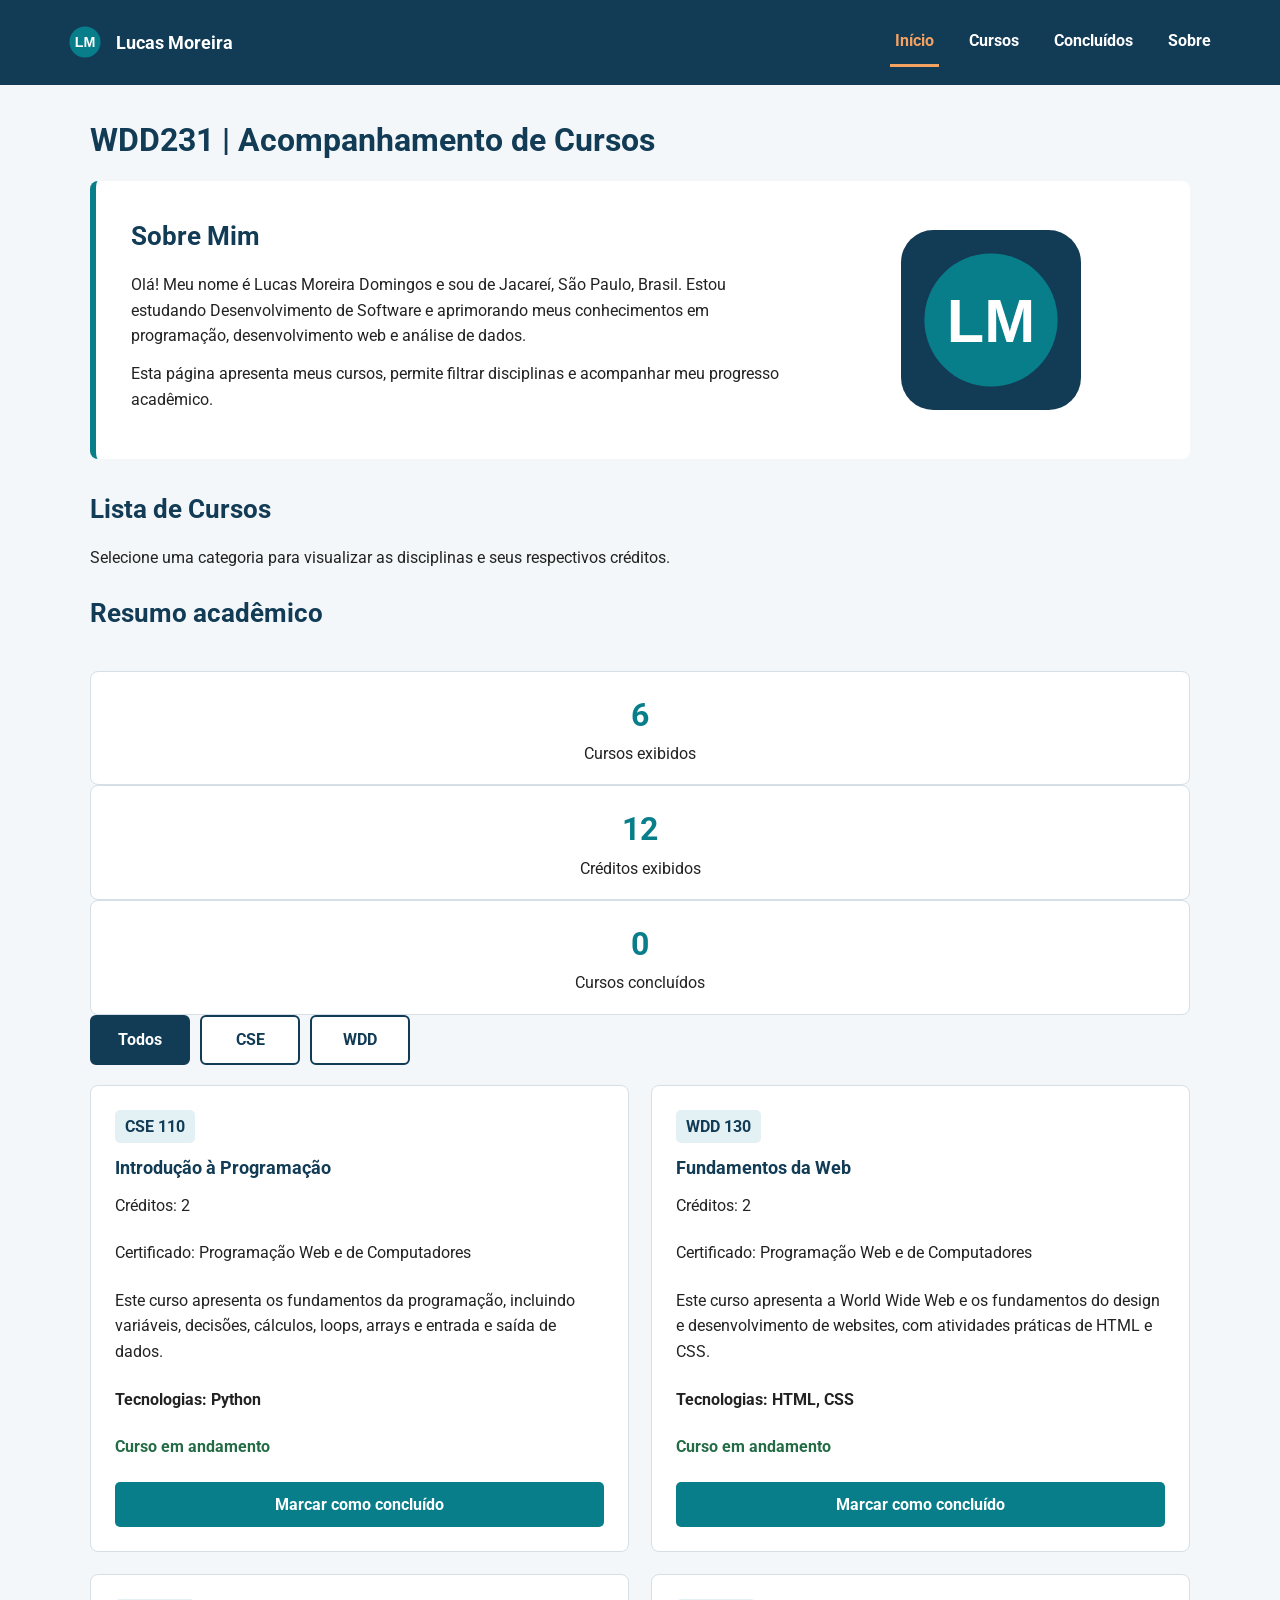
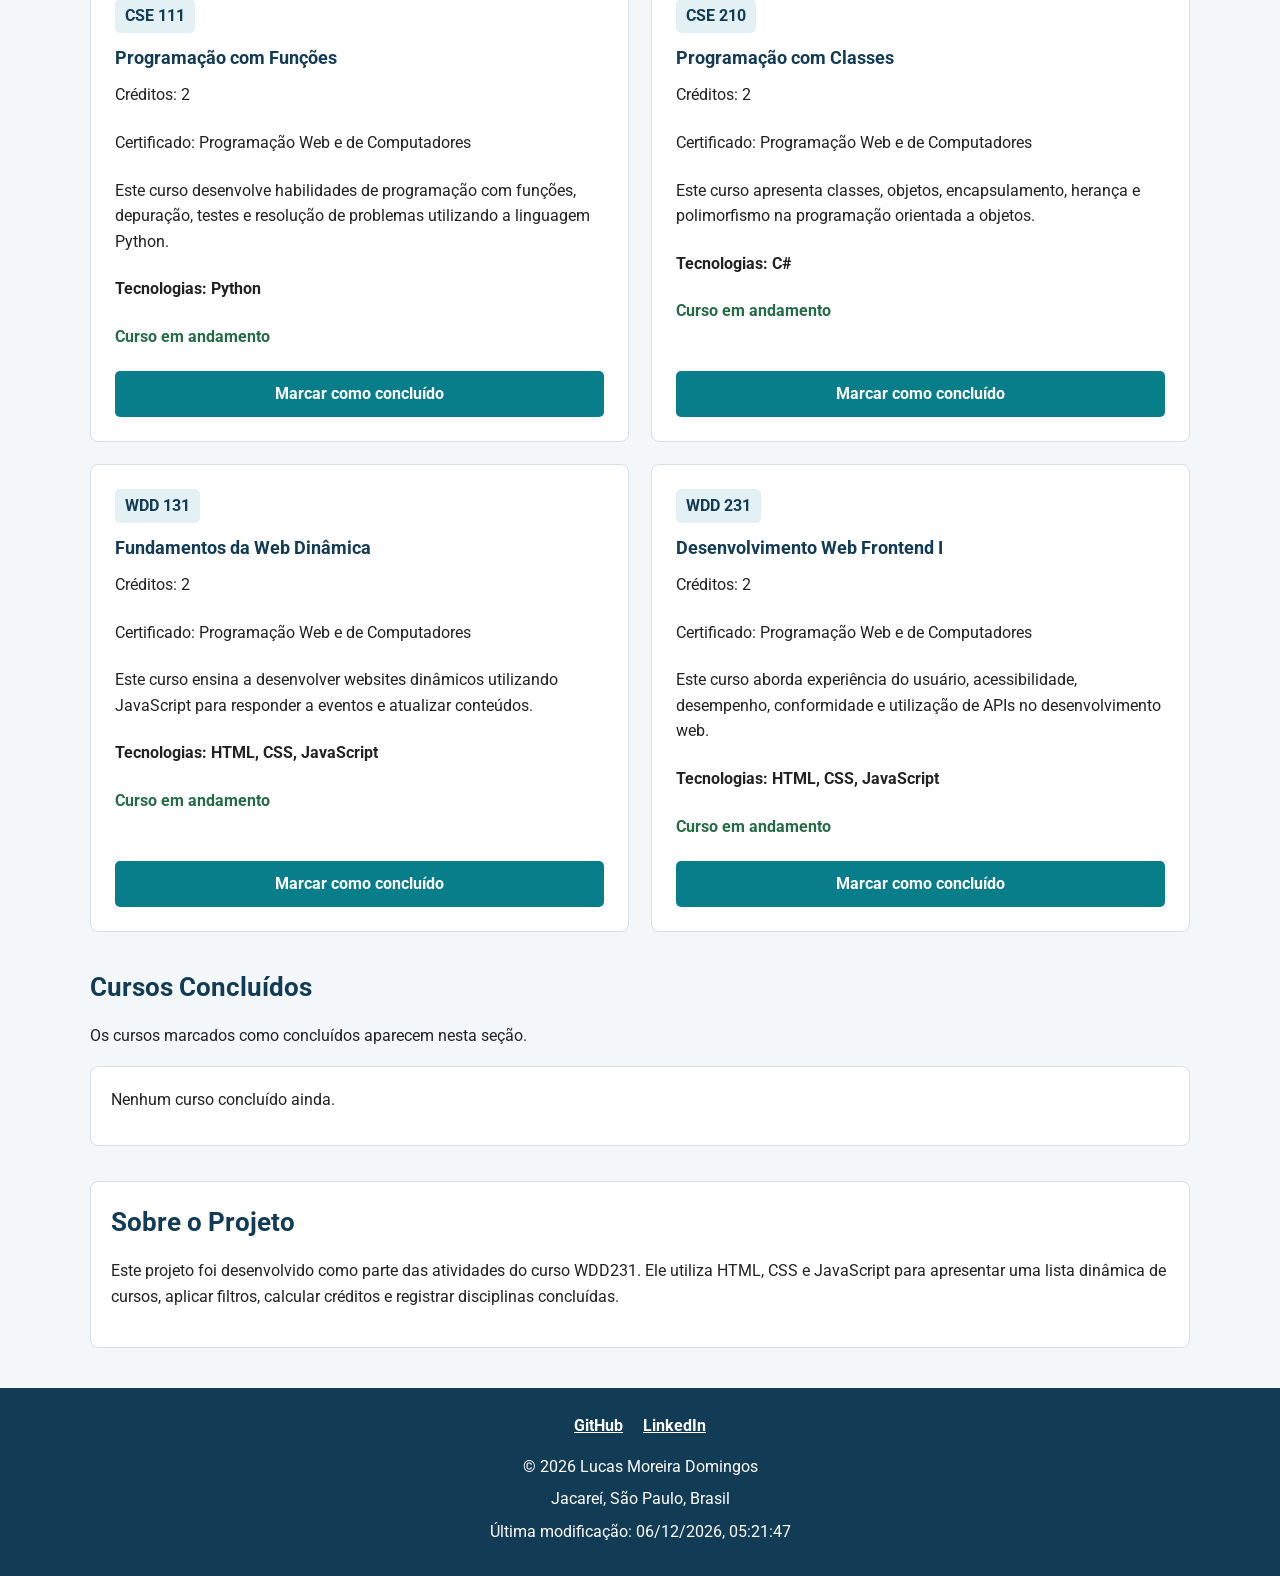
==== commit f46ed853: "Merge branch 'main' of https://github.com/Luketa3965/wdd231" ====
--- a/index.html
+++ b/index.html
@@ -100,7 +100,13 @@
                 e seus respectivos créditos.
             </p>
 
-            <div class="resumo" aria-label="Resumo acadêmico">
+         <section class="resumo" aria-labelledby="titulo-resumo">
+
+    <h2 id="titulo-resumo">Resumo acadêmico</h2>
+
+    <!-- Mantenha aqui os três cartões de resumo -->
+
+</section>
 
                 <div class="resumo-card">
                     <span id="course-count" class="resumo-numero">0</span>
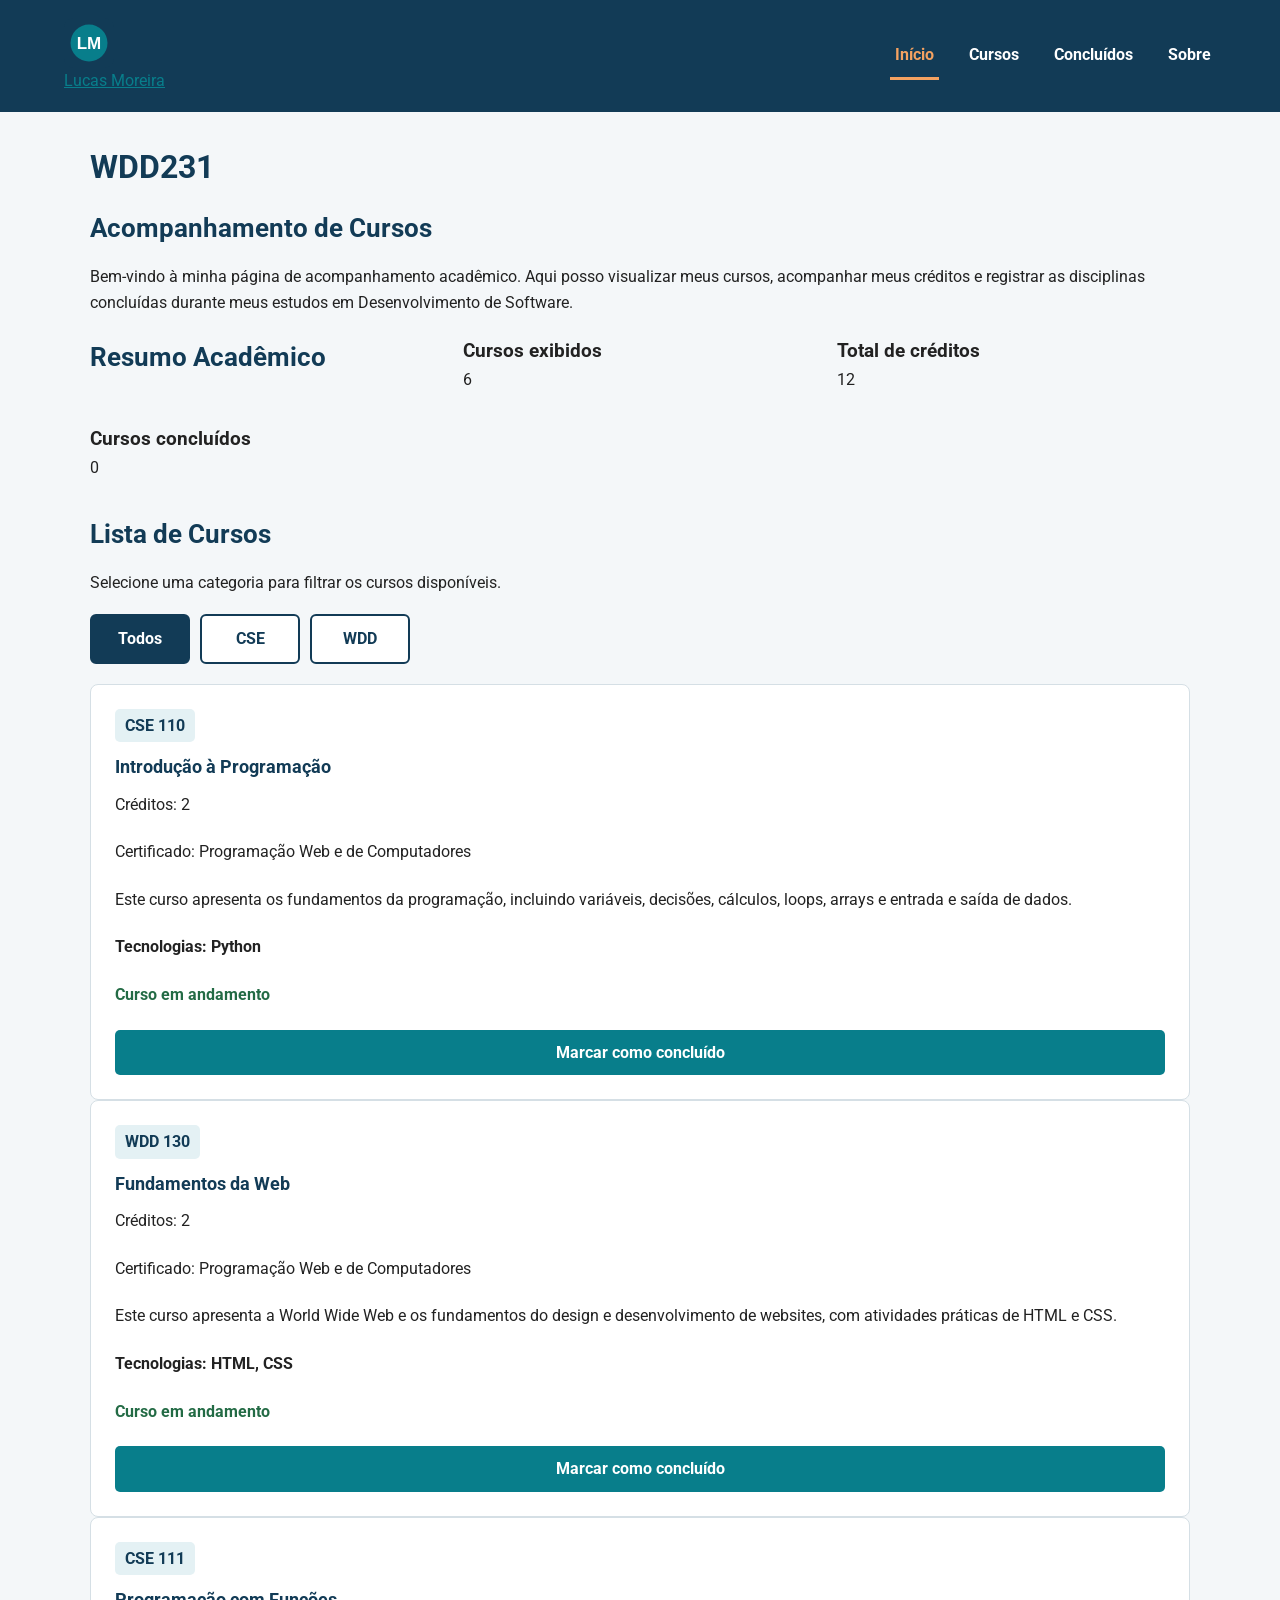
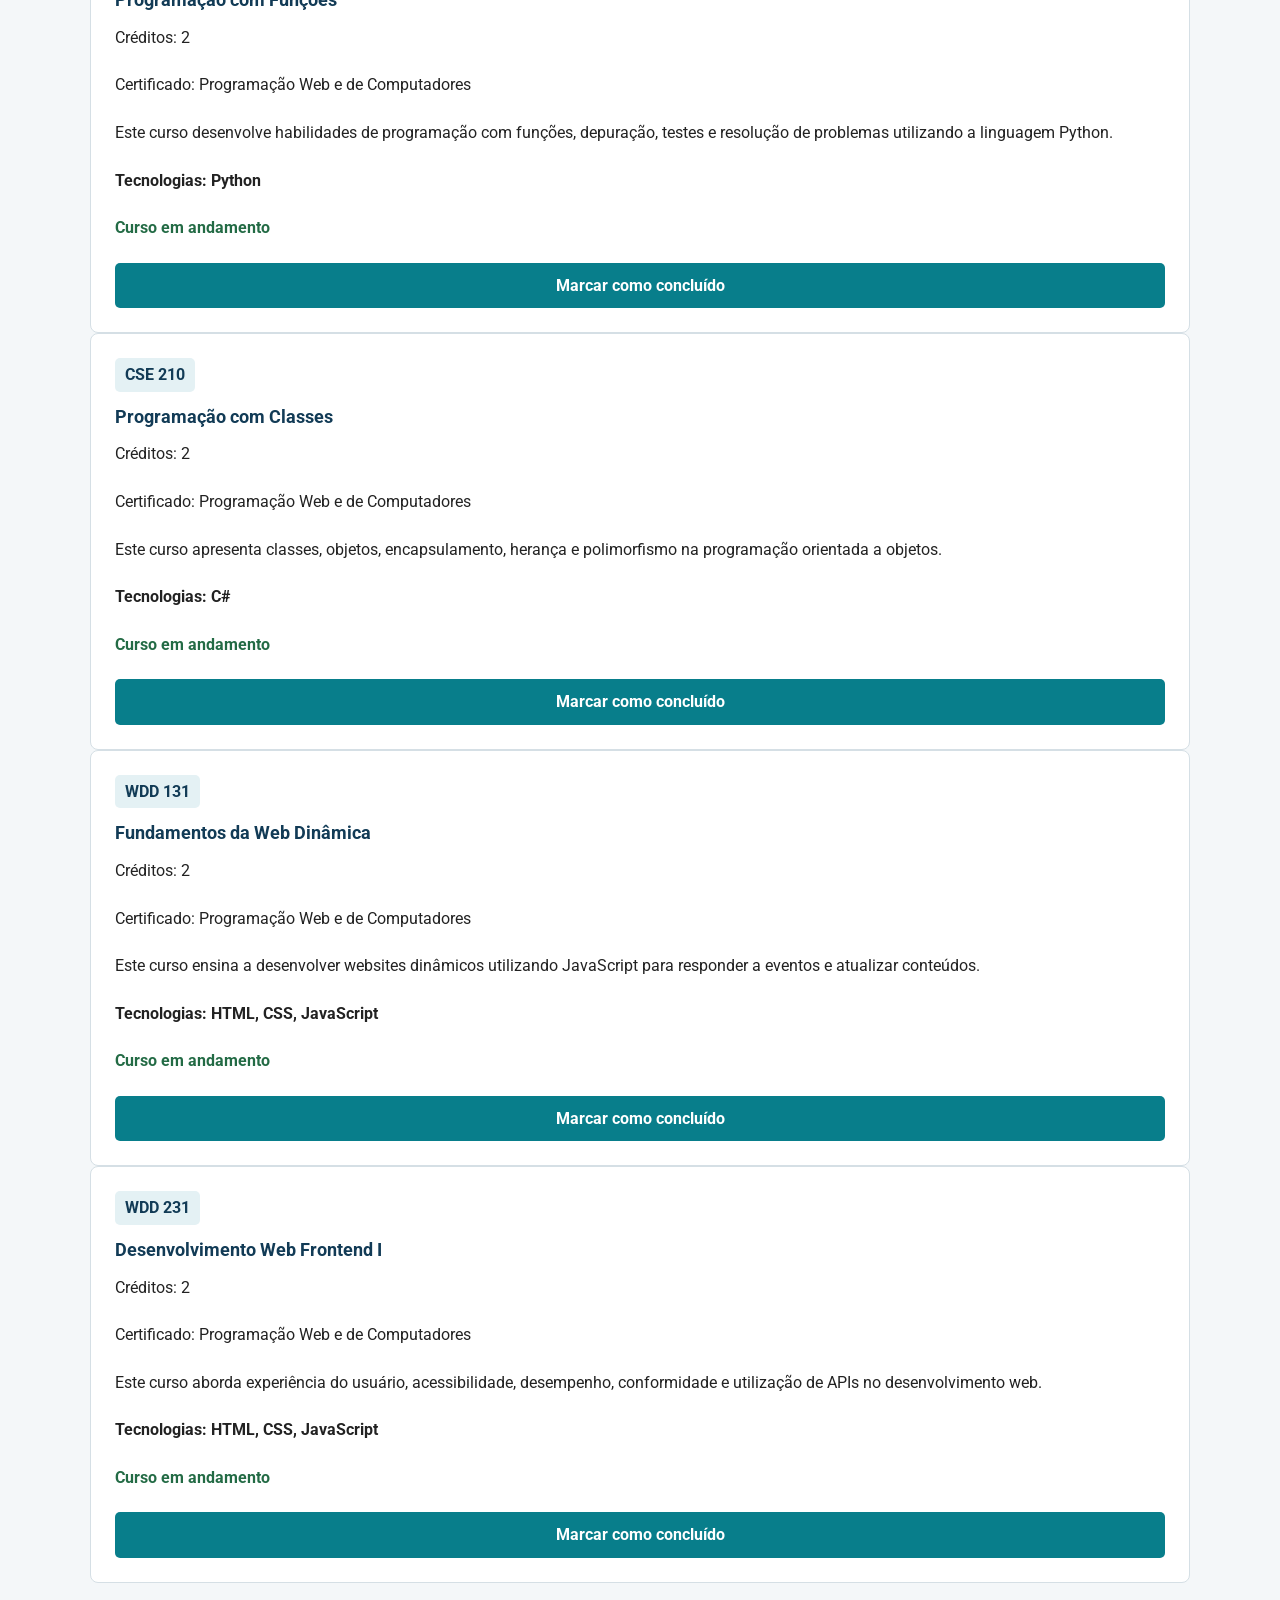
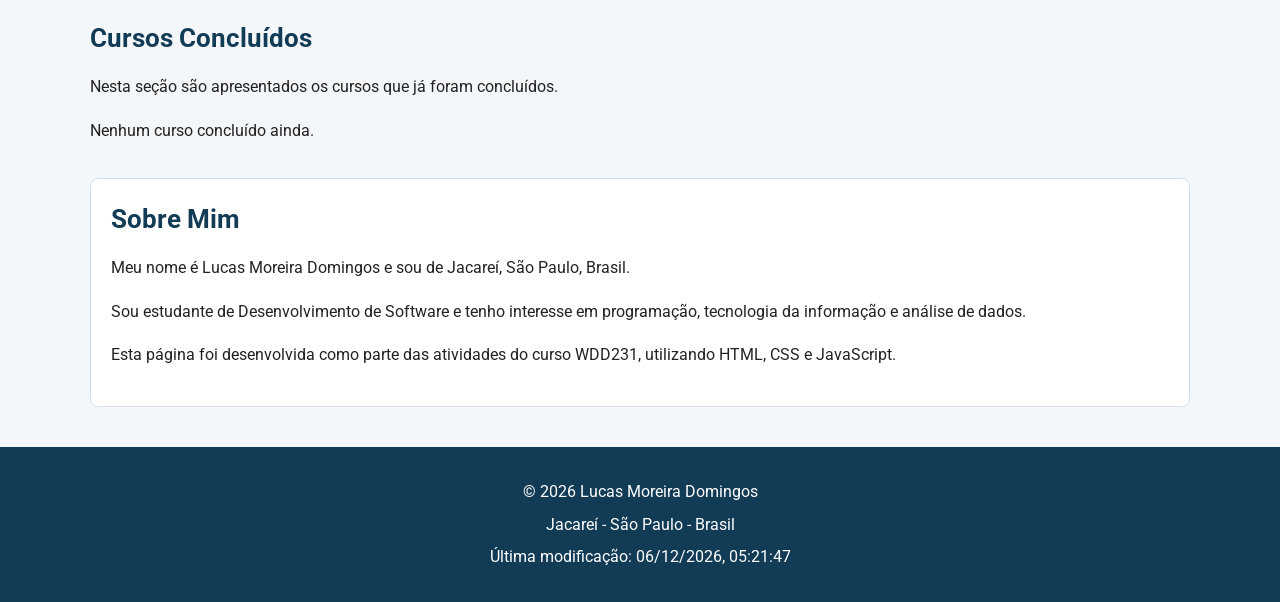
==== commit 4e8d1971: "Merge branch 'main' of https://github.com/Luketa3965/wdd231" ====
--- a/index.html
+++ b/index.html
@@ -6,22 +6,22 @@
     <meta charset="UTF-8">
     <meta name="viewport" content="width=device-width, initial-scale=1.0">
 
+    <title>WDD231 | Acompanhamento de Cursos</title>
+
     <meta name="description"
-        content="Acompanhe meus cursos de Desenvolvimento de Software e Web, filtre disciplinas e registre meu progresso acadêmico.">
+        content="Acompanhe os cursos de Desenvolvimento de Software e Programação Web, filtre disciplinas e acompanhe seu progresso acadêmico.">
 
     <meta name="author" content="Lucas Moreira Domingos">
-
-    <title>WDD231 | Acompanhamento de Cursos</title>
-
-    <link rel="icon" href="imagens/logo.svg" type="image/svg+xml">
 
     <!-- Google Fonts -->
     <link rel="preconnect" href="https://fonts.googleapis.com">
     <link rel="preconnect" href="https://fonts.gstatic.com" crossorigin>
-    <link href="https://fonts.googleapis.com/css2?family=Roboto:wght@400;500;700&display=swap"
+
+    <link
+        href="https://fonts.googleapis.com/css2?family=Montserrat:wght@400;500;600;700&family=Roboto:wght@400;500;700&display=swap"
         rel="stylesheet">
 
-    <!-- CSS responsivo -->
+    <!-- CSS -->
     <link rel="stylesheet" href="estilos/telas-pequenas.css">
     <link rel="stylesheet" href="estilos/telas-grandes.css">
 
@@ -31,11 +31,15 @@
 
 <body>
 
+    <!-- CABEÇALHO -->
     <header class="cabecalho">
         <div class="cabecalho-conteudo">
 
-            <a class="marca" href="#inicio" aria-label="Página inicial de Lucas Moreira">
-                <img src="imagens/logo.svg" alt="" width="48" height="48">
+            <a href="#inicio" class="logo">
+                <img src="imagens/logo.svg"
+                    alt="Logotipo de Lucas Moreira"
+                    width="50"
+                    height="50">
                 <span>Lucas Moreira</span>
             </a>
 
@@ -46,102 +50,92 @@
                 aria-label="Abrir menu"
                 aria-expanded="false"
                 aria-controls="mobile-menu">
-                <span aria-hidden="true">☰</span>
+                ☰
             </button>
 
-            <nav id="mobile-menu" class="navegacao" aria-label="Navegação principal">
+            <nav id="mobile-menu" class="navegacao"
+                aria-label="Navegação principal">
+
                 <a href="#inicio" aria-current="page">Início</a>
                 <a href="#cursos">Cursos</a>
                 <a href="#concluidos">Concluídos</a>
                 <a href="#sobre">Sobre</a>
+
             </nav>
 
         </div>
     </header>
 
-    <main id="inicio">
-
-        <h1>WDD231 | Acompanhamento de Cursos</h1>
-
-        <section class="apresentacao" aria-labelledby="titulo-apresentacao">
-
-            <div class="apresentacao-texto">
-                <h2 id="titulo-apresentacao">Sobre Mim</h2>
-
-                <p>
-                    Olá! Meu nome é Lucas Moreira Domingos e sou de Jacareí,
-                    São Paulo, Brasil. Estou estudando Desenvolvimento de
-                    Software e aprimorando meus conhecimentos em programação,
-                    desenvolvimento web e análise de dados.
-                </p>
-
-                <p>
-                    Esta página apresenta meus cursos, permite filtrar
-                    disciplinas e acompanhar meu progresso acadêmico.
-                </p>
-            </div>
-
-            <div class="apresentacao-imagem">
-                <img
-                    src="imagens/logo.svg"
-                    alt="Logotipo pessoal de Lucas Moreira"
-                    width="180"
-                    height="180">
-            </div>
-
-        </section>
-
-        <section id="cursos" class="secao-cursos" aria-labelledby="titulo-cursos">
-
-            <h2 id="titulo-cursos">Lista de Cursos</h2>
-
-            <p>
-                Selecione uma categoria para visualizar as disciplinas
-                e seus respectivos créditos.
-            </p>
-
-         <section class="resumo" aria-labelledby="titulo-resumo">
-
-    <h2 id="titulo-resumo">Resumo acadêmico</h2>
-
-    <!-- Mantenha aqui os três cartões de resumo -->
-
-</section>
-
-                <div class="resumo-card">
-                    <span id="course-count" class="resumo-numero">0</span>
-                    <span>Cursos exibidos</span>
-                </div>
-
-                <div class="resumo-card">
-                    <span id="total-credits" class="resumo-numero">0</span>
-                    <span>Créditos exibidos</span>
-                </div>
-
-                <div class="resumo-card">
-                    <span id="completed-count" class="resumo-numero">0</span>
-                    <span>Cursos concluídos</span>
-                </div>
-
-            </div>
-
-            <div class="filtros" role="group" aria-label="Filtrar cursos">
-
-                <button class="filter-button ativo"
+    <!-- CONTEÚDO PRINCIPAL -->
+    <main>
+
+        <h1>WDD231</h1>
+
+        <!-- SEÇÃO INÍCIO -->
+        <section id="inicio" class="introducao">
+
+            <h2>Acompanhamento de Cursos</h2>
+
+            <p>
+                Bem-vindo à minha página de acompanhamento acadêmico.
+                Aqui posso visualizar meus cursos, acompanhar meus créditos
+                e registrar as disciplinas concluídas durante meus estudos
+                em Desenvolvimento de Software.
+            </p>
+
+        </section>
+
+        <!-- RESUMO ACADÊMICO -->
+        <section class="resumo" aria-labelledby="titulo-resumo">
+
+            <h2 id="titulo-resumo">Resumo Acadêmico</h2>
+
+            <div class="cartao-resumo">
+                <h3>Cursos exibidos</h3>
+                <p id="course-count">0</p>
+            </div>
+
+            <div class="cartao-resumo">
+                <h3>Total de créditos</h3>
+                <p id="total-credits">0</p>
+            </div>
+
+            <div class="cartao-resumo">
+                <h3>Cursos concluídos</h3>
+                <p id="completed-count">0</p>
+            </div>
+
+        </section>
+
+        <!-- SEÇÃO DE CURSOS -->
+        <section id="cursos" class="secao-cursos">
+
+            <h2>Lista de Cursos</h2>
+
+            <p>
+                Selecione uma categoria para filtrar os cursos disponíveis.
+            </p>
+
+            <div class="filtros" aria-label="Filtros de cursos">
+
+                <button
+                    class="filter-button ativo"
                     type="button"
                     data-filter="Todos"
                     aria-pressed="true">
                     Todos
                 </button>
 
-                <button class="filter-button"
+                <button
+                    class="filter-button"
                     type="button"
                     data-filter="CSE"
                     aria-pressed="false">
                     CSE
                 </button>
 
-                <button class="filter-button"
+                <button
+                    class="filter-button"
                     type="button"
                     data-filter="WDD"
                     aria-pressed="false">
@@ -150,72 +144,69 @@
 
             </div>
 
-            <div id="course-list" class="lista-cursos" aria-live="polite" aria-busy="true">
-                <p>Carregando cursos...</p>
-            </div>
-
-        </section>
-
-        <section id="concluidos" class="secao-concluidos"
-            aria-labelledby="titulo-concluidos">
-
-            <h2 id="titulo-concluidos">Cursos Concluídos</h2>
-
-            <p>
-                Os cursos marcados como concluídos aparecem nesta seção.
-            </p>
-
-            <div id="completed-list" class="lista-concluidos" aria-live="polite">
-                <p>Nenhum curso concluído ainda.</p>
-            </div>
-
-        </section>
-
-        <section id="sobre" class="secao-sobre" aria-labelledby="titulo-sobre">
-
-            <h2 id="titulo-sobre">Sobre o Projeto</h2>
-
-            <p>
-                Este projeto foi desenvolvido como parte das atividades
-                do curso WDD231. Ele utiliza HTML, CSS e JavaScript para
-                apresentar uma lista dinâmica de cursos, aplicar filtros,
-                calcular créditos e registrar disciplinas concluídas.
+            <div id="course-list" aria-live="polite" aria-busy="true">
+                Carregando cursos...
+            </div>
+
+        </section>
+
+        <!-- SEÇÃO DE CONCLUÍDOS -->
+        <section id="concluidos" class="secao-concluidos">
+
+            <h2>Cursos Concluídos</h2>
+
+            <p>
+                Nesta seção são apresentados os cursos que já foram
+                concluídos.
+            </p>
+
+            <div id="completed-list" aria-live="polite">
+                Nenhum curso concluído ainda.
+            </div>
+
+        </section>
+
+        <!-- SEÇÃO SOBRE -->
+        <section id="sobre" class="secao-sobre">
+
+            <h2>Sobre Mim</h2>
+
+            <p>
+                Meu nome é Lucas Moreira Domingos e sou de Jacareí,
+                São Paulo, Brasil.
+            </p>
+
+            <p>
+                Sou estudante de Desenvolvimento de Software e tenho
+                interesse em programação, tecnologia da informação
+                e análise de dados.
+            </p>
+
+            <p>
+                Esta página foi desenvolvida como parte das atividades
+                do curso WDD231, utilizando HTML, CSS e JavaScript.
             </p>
 
         </section>
 
     </main>
 
+    <!-- RODAPÉ -->
     <footer class="rodape">
 
-        <div class="rodape-conteudo">
-
-            <div class="redes-sociais">
-                <a href="https://github.com/Luketa3965"
-                    target="_blank"
-                    rel="noopener noreferrer">
-                    GitHub
-                </a>
-
-                <a href="https://www.linkedin.com/"
-                    target="_blank"
-                    rel="noopener noreferrer">
-                    LinkedIn
-                </a>
-            </div>
-
-            <p>
-                &copy; <span id="year"></span> Lucas Moreira Domingos
-            </p>
-
-            <p>Jacareí, São Paulo, Brasil</p>
-
-            <p>
-                Última modificação:
-                <span id="last-modified"></span>
-            </p>
-
-        </div>
+        <p>
+            &copy; <span id="year"></span>
+            Lucas Moreira Domingos
+        </p>
+
+        <p>
+            Jacareí - São Paulo - Brasil
+        </p>
+
+        <p>
+            Última modificação:
+            <span id="last-modified"></span>
+        </p>
 
     </footer>
 
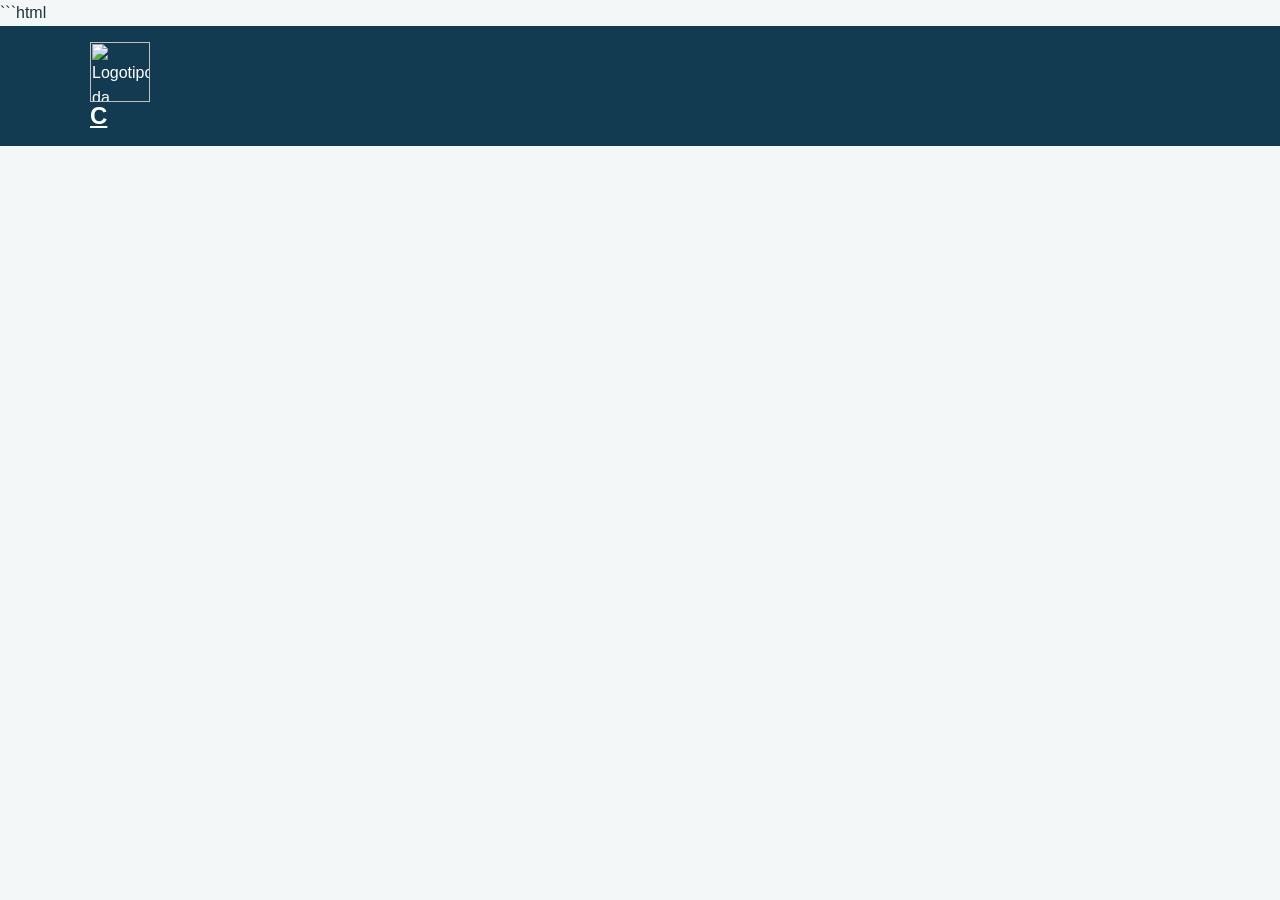
==== commit 8d67bbd5: "Merge branch 'main' of https://github.com/Luketa3965/wdd231" ====
--- a/index.html
+++ b/index.html
@@ -1,4 +1,4 @@
-
+```html
 <!DOCTYPE html>
 <html lang="pt-BR">
 
@@ -6,14 +6,33 @@
     <meta charset="UTF-8">
     <meta name="viewport" content="width=device-width, initial-scale=1.0">
 
-    <title>WDD231 | Acompanhamento de Cursos</title>
+    <title>Diretório | Câmara de Comércio de Jacareí</title>
 
     <meta name="description"
-        content="Acompanhe os cursos de Desenvolvimento de Software e Programação Web, filtre disciplinas e acompanhe seu progresso acadêmico.">
+        content="Conheça as empresas associadas à Câmara de Comércio de Jacareí e encontre serviços, contatos e oportunidades de negócios locais.">
 
     <meta name="author" content="Lucas Moreira Domingos">
 
-    <!-- Google Fonts -->
+    <!-- FAVICON -->
+    <link rel="icon" href="imagens/favicon.png" type="image/png">
+
+    <!-- OPEN GRAPH - FACEBOOK -->
+    <meta property="og:title"
+        content="Diretório | Câmara de Comércio de Jacareí">
+
+    <meta property="og:description"
+        content="Conheça nossos associados, encontre empresas locais e descubra oportunidades de negócios em Jacareí.">
+
+    <meta property="og:image"
+        content="https://luketa3965.github.io/wdd231/camara/imagens/logo.png">
+
+    <meta property="og:url"
+        content="https://luketa3965.github.io/wdd231/camara/diretorio.html">
+
+    <meta property="og:type" content="website">
+    <meta property="og:locale" content="pt_BR">
+
+    <!-- GOOGLE FONTS -->
     <link rel="preconnect" href="https://fonts.googleapis.com">
     <link rel="preconnect" href="https://fonts.gstatic.com" crossorigin>
 
@@ -22,193 +41,27 @@
         rel="stylesheet">
 
     <!-- CSS -->
+    <link rel="stylesheet" href="estilos/normalize.css">
     <link rel="stylesheet" href="estilos/telas-pequenas.css">
     <link rel="stylesheet" href="estilos/telas-grandes.css">
 
-    <!-- JavaScript -->
+    <!-- JAVASCRIPT -->
     <script src="scripts/main.js" defer></script>
 </head>
 
 <body>
 
     <!-- CABEÇALHO -->
-    <header class="cabecalho">
-        <div class="cabecalho-conteudo">
+    <header class="site-header">
 
-            <a href="#inicio" class="logo">
-                <img src="imagens/logo.svg"
-                    alt="Logotipo de Lucas Moreira"
-                    width="50"
-                    height="50">
-                <span>Lucas Moreira</span>
-            </a>
+        <div class="brand">
 
-            <button
-                id="menu-button"
-                class="menu-button"
-                type="button"
-                aria-label="Abrir menu"
-                aria-expanded="false"
-                aria-controls="mobile-menu">
-                ☰
-            </button>
+            <a href="index.html" class="brand-link">
+                <img
+                    src="imagens/logo.png"
+                    alt="Logotipo da Câmara de Comércio de Jacareí"
+                    width="60"
+                    height="60">
 
-            <nav id="mobile-menu" class="navegacao"
-                aria-label="Navegação principal">
-
-                <a href="#inicio" aria-current="page">Início</a>
-                <a href="#cursos">Cursos</a>
-                <a href="#concluidos">Concluídos</a>
-                <a href="#sobre">Sobre</a>
-
-            </nav>
-
-        </div>
-    </header>
-
-    <!-- CONTEÚDO PRINCIPAL -->
-    <main>
-
-        <h1>WDD231</h1>
-
-        <!-- SEÇÃO INÍCIO -->
-        <section id="inicio" class="introducao">
-
-            <h2>Acompanhamento de Cursos</h2>
-
-            <p>
-                Bem-vindo à minha página de acompanhamento acadêmico.
-                Aqui posso visualizar meus cursos, acompanhar meus créditos
-                e registrar as disciplinas concluídas durante meus estudos
-                em Desenvolvimento de Software.
-            </p>
-
-        </section>
-
-        <!-- RESUMO ACADÊMICO -->
-        <section class="resumo" aria-labelledby="titulo-resumo">
-
-            <h2 id="titulo-resumo">Resumo Acadêmico</h2>
-
-            <div class="cartao-resumo">
-                <h3>Cursos exibidos</h3>
-                <p id="course-count">0</p>
-            </div>
-
-            <div class="cartao-resumo">
-                <h3>Total de créditos</h3>
-                <p id="total-credits">0</p>
-            </div>
-
-            <div class="cartao-resumo">
-                <h3>Cursos concluídos</h3>
-                <p id="completed-count">0</p>
-            </div>
-
-        </section>
-
-        <!-- SEÇÃO DE CURSOS -->
-        <section id="cursos" class="secao-cursos">
-
-            <h2>Lista de Cursos</h2>
-
-            <p>
-                Selecione uma categoria para filtrar os cursos disponíveis.
-            </p>
-
-            <div class="filtros" aria-label="Filtros de cursos">
-
-                <button
-                    class="filter-button ativo"
-                    type="button"
-                    data-filter="Todos"
-                    aria-pressed="true">
-                    Todos
-                </button>
-
-                <button
-                    class="filter-button"
-                    type="button"
-                    data-filter="CSE"
-                    aria-pressed="false">
-                    CSE
-                </button>
-
-                <button
-                    class="filter-button"
-                    type="button"
-                    data-filter="WDD"
-                    aria-pressed="false">
-                    WDD
-                </button>
-
-            </div>
-
-            <div id="course-list" aria-live="polite" aria-busy="true">
-                Carregando cursos...
-            </div>
-
-        </section>
-
-        <!-- SEÇÃO DE CONCLUÍDOS -->
-        <section id="concluidos" class="secao-concluidos">
-
-            <h2>Cursos Concluídos</h2>
-
-            <p>
-                Nesta seção são apresentados os cursos que já foram
-                concluídos.
-            </p>
-
-            <div id="completed-list" aria-live="polite">
-                Nenhum curso concluído ainda.
-            </div>
-
-        </section>
-
-        <!-- SEÇÃO SOBRE -->
-        <section id="sobre" class="secao-sobre">
-
-            <h2>Sobre Mim</h2>
-
-            <p>
-                Meu nome é Lucas Moreira Domingos e sou de Jacareí,
-                São Paulo, Brasil.
-            </p>
-
-            <p>
-                Sou estudante de Desenvolvimento de Software e tenho
-                interesse em programação, tecnologia da informação
-                e análise de dados.
-            </p>
-
-            <p>
-                Esta página foi desenvolvida como parte das atividades
-                do curso WDD231, utilizando HTML, CSS e JavaScript.
-            </p>
-
-        </section>
-
-    </main>
-
-    <!-- RODAPÉ -->
-    <footer class="rodape">
-
-        <p>
-            &copy; <span id="year"></span>
-            Lucas Moreira Domingos
-        </p>
-
-        <p>
-            Jacareí - São Paulo - Brasil
-        </p>
-
-        <p>
-            Última modificação:
-            <span id="last-modified"></span>
-        </p>
-
-    </footer>
-
-</body>
-</html>
+                <div>
+                    <h2>C
--- a/estilos/telas-pequenas.css
+++ b/estilos/telas-pequenas.css
@@ -1,361 +1,164 @@
-
-/* =====================================
-   WDD231 - ESTILOS PARA TELAS PEQUENAS
-===================================== */
-
-* {
-    margin: 0;
-    padding: 0;
-    box-sizing: border-box;
+/* Câmara de Comércio de Jacareí - estilos para telas pequenas */
+:root {
+    --color-primary: #123b52;
+    --color-secondary: #e5a823;
+    --color-accent: #287a78;
+    --color-background: #f4f7f8;
+    --color-surface: #ffffff;
+    --color-text: #20313a;
+    --color-muted: #5d6c73;
+    --color-border: #d8e0e4;
+    --font-body: Arial, Helvetica, sans-serif;
 }
-
-:root {
-    --cor-principal: #123b56;
-    --cor-secundaria: #087e8b;
-    --cor-destaque: #f4a261;
-    --cor-fundo: #f4f7f9;
-    --cor-texto: #222222;
-    --cor-branca: #ffffff;
-    --cor-borda: #d5dfe5;
-    --cor-sucesso: #236b45;
-}
-
-html {
-    scroll-behavior: smooth;
-    scroll-padding-top: 20px;
-}
-
 body {
     min-width: 320px;
-    font-family: "Roboto", Arial, sans-serif;
-    background-color: var(--cor-fundo);
-    color: var(--cor-texto);
+    background: var(--color-background);
+    color: var(--color-text);
+    font-family: var(--font-body);
     line-height: 1.6;
 }
-
-img {
-    display: block;
-    max-width: 100%;
-    height: auto;
+.site-header {
+    position: relative;
+    display: flex;
+    flex-wrap: wrap;
+    align-items: center;
+    justify-content: space-between;
+    gap: 1rem;
+    padding: 1rem;
+    background: var(--color-primary);
+    color: #fff;
 }
-
-button,
-a {
-    font: inherit;
-}
-
-button {
-    min-height: 44px;
-}
-
-a {
-    color: var(--cor-secundaria);
-}
-
-a:focus-visible,
-button:focus-visible {
-    outline: 3px solid var(--cor-destaque);
-    outline-offset: 3px;
-}
-
-/* CABEÇALHO */
-
-.cabecalho {
-    background-color: var(--cor-principal);
-    color: var(--cor-branca);
-    padding: 15px 5%;
-}
-
-.cabecalho-conteudo {
+.brand {
     display: flex;
     align-items: center;
-    justify-content: space-between;
-    flex-wrap: wrap;
-    gap: 15px;
+    gap: .7rem;
+    text-decoration: none;
 }
-
-.marca {
+.brand-mark {
+    display: grid;
+    width: 2.8rem;
+    height: 2.8rem;
+    place-items: center;
+    border: 2px solid var(--color-secondary);
+    border-radius: 50%;
+    color: var(--color-secondary);
+    font-weight: 800;
+}
+.brand-name { line-height: 1.2; }
+.brand-name strong { display: block; color: #f6d98f; }
+.menu-toggle {
+    padding: .45rem .7rem;
+    border: 1px solid #ffffff80;
+    border-radius: .35rem;
+    background: transparent;
+    color: #fff;
+    font-size: 1.4rem;
+}
+.primary-nav {
+    display: none;
+    flex-basis: 100%;
+    flex-direction: column;
+    gap: .25rem;
+}
+.primary-nav.is-open { display: flex; }
+.primary-nav a {
+    padding: .7rem .8rem;
+    border-radius: .25rem;
+    color: #fff;
+    text-decoration: none;
+}
+.primary-nav a:hover, .primary-nav a[aria-current="page"] {
+    background: #ffffff1c;
+    color: #ffdf8a;
+}
+main {
+    width: min(100% - 2rem, 1100px);
+    margin: 0 auto;
+}
+.page-intro {
+    padding: 2.5rem 0 1.8rem;
+    text-align: center;
+}
+.eyebrow {
+    margin-bottom: .35rem;
+    color: var(--color-accent);
+    font-size: .8rem;
+    font-weight: 800;
+    letter-spacing: .12em;
+    text-transform: uppercase;
+}
+h1, h2 { line-height: 1.2; }
+h1 { color: var(--color-primary); font-size: clamp(1.8rem, 7vw, 2.7rem); }
+.page-intro > p:last-child { margin-top: .7rem; color: var(--color-muted); }
+.directory-section { padding-bottom: 3rem; }
+.directory-heading {
     display: flex;
-    align-items: center;
-    gap: 10px;
-    color: var(--cor-branca);
-    text-decoration: none;
-    font-weight: 700;
-    font-size: 1.15rem;
+    flex-direction: column;
+    gap: 1rem;
+    margin-bottom: 1.2rem;
 }
-
-.marca img {
-    width: 42px;
-    height: 42px;
-}
-
-.menu-button {
-    display: block;
-    padding: 5px 12px;
-    border: 2px solid var(--cor-branca);
-    border-radius: 5px;
-    background: transparent;
-    color: var(--cor-branca);
-    font-size: 1.5rem;
-    cursor: pointer;
-}
-
-.navegacao {
-    display: none;
-    flex-direction: column;
-    width: 100%;
-}
-
-.navegacao.aberto {
-    display: flex;
-}
-
-.navegacao a {
-    display: block;
-    padding: 12px;
-    border-top: 1px solid rgba(255, 255, 255, 0.2);
-    color: var(--cor-branca);
-    text-decoration: none;
+.directory-heading h2 { color: var(--color-primary); font-size: 1.45rem; }
+.member-count { margin-top: .25rem; color: var(--color-muted); font-size: .92rem; }
+.view-controls { display: flex; gap: .5rem; }
+.view-button {
+    padding: .55rem .9rem;
+    border: 1px solid var(--color-primary);
+    border-radius: .35rem;
+    background: var(--color-surface);
+    color: var(--color-primary);
     font-weight: 700;
 }
-
-.navegacao a:hover,
-.navegacao a[aria-current="page"] {
-    color: var(--cor-destaque);
+.view-button.is-active, .view-button:hover {
+    background: var(--color-primary);
+    color: #fff;
 }
-
-/* CONTEÚDO PRINCIPAL */
-
-main {
-    width: 90%;
-    max-width: 1100px;
-    margin: 25px auto;
+.members-grid {
+    display: grid;
+    grid-template-columns: 1fr;
+    gap: 1rem;
 }
-
-h1 {
-    margin-bottom: 20px;
-    color: var(--cor-principal);
-    font-size: 1.7rem;
-    line-height: 1.3;
-}
-
-h2 {
-    margin-bottom: 15px;
-    color: var(--cor-principal);
-    font-size: 1.4rem;
-}
-
-p {
-    margin-bottom: 12px;
-}
-
-/* APRESENTAÇÃO */
-
-.apresentacao {
+.member-card {
     display: flex;
     flex-direction: column;
-    gap: 20px;
-    padding: 22px;
-    margin-bottom: 30px;
-    background-color: var(--cor-branca);
-    border-left: 6px solid var(--cor-secundaria);
-    border-radius: 8px;
-}
-
-.apresentacao-imagem {
-    display: flex;
-    justify-content: center;
     align-items: center;
-}
-
-.apresentacao-imagem img {
-    width: 150px;
-    height: 150px;
-}
-
-/* SEÇÕES */
-
-.secao-cursos,
-.secao-concluidos,
-.secao-sobre {
-    margin-bottom: 35px;
-    scroll-margin-top: 20px;
-}
-
-.secao-cursos > p,
-.secao-concluidos > p,
-.secao-sobre > p {
-    margin-bottom: 18px;
-}
-
-/* RESUMO */
-
-.resumo {
-    display: grid;
-    grid-template-columns: 1fr;
-    gap: 12px;
-    margin: 22px 0;
-}
-
-.resumo-card {
-    padding: 18px;
-    border: 1px solid var(--cor-borda);
-    border-radius: 8px;
-    background-color: var(--cor-branca);
+    gap: .75rem;
+    padding: 1.2rem;
+    border: 1px solid var(--color-border);
+    border-radius: .65rem;
+    background: var(--color-surface);
+    box-shadow: 0 3px 12px #1738490c;
     text-align: center;
 }
-
-.resumo-numero {
-    display: block;
-    color: var(--cor-secundaria);
-    font-size: 2rem;
-    font-weight: 700;
+.member-logo {
+    width: 104px;
+    height: 80px;
+    object-fit: contain;
 }
-
-/* FILTROS */
-
-.filtros {
-    display: flex;
-    flex-wrap: wrap;
-    gap: 10px;
-    margin-bottom: 20px;
+.member-card h3 { color: var(--color-primary); font-size: 1.12rem; }
+.member-category { color: var(--color-accent); font-size: .85rem; font-weight: 700; }
+.member-details { color: var(--color-muted); font-size: .92rem; overflow-wrap: anywhere; }
+.member-card a { color: var(--color-accent); font-weight: 700; }
+.members-list { display: flex; flex-direction: column; gap: .5rem; }
+.members-list .member-card {
+    display: grid;
+    grid-template-columns: 76px minmax(0, 1fr);
+    justify-items: start;
+    gap: .3rem 1rem;
+    padding: .8rem 1rem;
+    text-align: left;
 }
-
-.filter-button {
-    flex: 1;
-    padding: 10px 18px;
-    border: 2px solid var(--cor-principal);
-    border-radius: 6px;
-    background-color: var(--cor-branca);
-    color: var(--cor-principal);
-    font-weight: 700;
-    cursor: pointer;
+.members-list .member-logo { grid-row: span 4; width: 70px; height: 65px; }
+.members-list .member-card h3, .members-list .member-card p { min-width: 0; }
+.status-message { grid-column: 1 / -1; padding: 1.5rem; color: var(--color-muted); text-align: center; }
+.site-footer {
+    display: grid;
+    gap: 1.5rem;
+    padding: 2rem 1rem;
+    background: var(--color-primary);
+    color: #fff;
 }
-
-.filter-button:hover,
-.filter-button.ativo {
-    background-color: var(--cor-principal);
-    color: var(--cor-branca);
-}
-
-/* CARTÕES DOS CURSOS */
-
-.lista-cursos {
-    display: grid;
-    grid-template-columns: 1fr;
-    gap: 18px;
-}
-
-.curso-card {
-    display: flex;
-    flex-direction: column;
-    gap: 10px;
-    padding: 20px;
-    border: 1px solid var(--cor-borda);
-    border-radius: 8px;
-    background-color: var(--cor-branca);
-    overflow-wrap: anywhere;
-}
-
-.curso-card h3 {
-    color: var(--cor-principal);
-    font-size: 1.15rem;
-}
-
-.curso-categoria {
-    display: inline-block;
-    width: fit-content;
-    padding: 4px 10px;
-    border-radius: 5px;
-    background-color: #e4f1f4;
-    color: var(--cor-principal);
-    font-weight: 700;
-}
-
-.curso-tecnologias {
-    font-weight: 700;
-}
-
-.curso-status {
-    color: var(--cor-sucesso);
-    font-weight: 700;
-}
-
-.botao-concluir {
-    margin-top: auto;
-    padding: 10px;
-    border: none;
-    border-radius: 5px;
-    background-color: var(--cor-secundaria);
-    color: var(--cor-branca);
-    font-weight: 700;
-    cursor: pointer;
-}
-
-.botao-concluir:hover {
-    background-color: var(--cor-principal);
-}
-
-.curso-card.concluido {
-    border: 2px solid var(--cor-sucesso);
-    background-color: #f0f8f3;
-}
-
-.curso-card.concluido .botao-concluir {
-    background-color: var(--cor-sucesso);
-}
-
-/* CONCLUÍDOS E SOBRE */
-
-.lista-concluidos,
-.secao-sobre {
-    padding: 20px;
-    border: 1px solid var(--cor-borda);
-    border-radius: 8px;
-    background-color: var(--cor-branca);
-}
-
-.lista-concluidos ul {
-    padding-left: 22px;
-}
-
-.lista-concluidos li {
-    margin-bottom: 8px;
-}
-
-/* RODAPÉ */
-
-.rodape {
-    padding: 25px 5%;
-    background-color: var(--cor-principal);
-    color: var(--cor-branca);
-    text-align: center;
-}
-
-.rodape p {
-    margin: 7px 0;
-}
-
-.redes-sociais {
-    display: flex;
-    justify-content: center;
-    gap: 20px;
-    margin-bottom: 15px;
-}
-
-.redes-sociais a {
-    color: var(--cor-branca);
-    font-weight: 700;
-}
-
-.redes-sociais a:hover {
-    color: var(--cor-destaque);
-}
-
-/* ACESSIBILIDADE */
-
-@media (prefers-reduced-motion: reduce) {
-    html {
-        scroll-behavior: auto;
-    }
-}
+.site-footer h2 { margin-bottom: .5rem; color: #f6d98f; font-size: 1.15rem; }
+.site-footer p { margin-top: .3rem; overflow-wrap: anywhere; }
+.site-footer a { color: #ffdf8a; }
+.footer-development { padding-top: 1rem; border-top: 1px solid #ffffff40; font-size: .9rem; }
+a:focus-visible, button:focus-visible { outline: 3px solid var(--color-secondary); outline-offset: 3px; }
--- a/estilos/telas-grandes.css
+++ b/estilos/telas-grandes.css
@@ -1,110 +1,27 @@
-
-/* =====================================
-   WDD231 - ESTILOS PARA TELAS GRANDES
-===================================== */
-
+/* Ajustes para telas maiores - manter este arquivo depois de telas-pequenas.css */
 @media screen and (min-width: 700px) {
-
-    .cabecalho {
-        padding: 18px 5%;
-    }
-
-    .cabecalho-conteudo {
-        max-width: 1200px;
-        margin: 0 auto;
-        flex-wrap: nowrap;
-    }
-
-    .menu-button {
-        display: none;
-    }
-
-    .navegacao {
+    .site-header { padding: 1rem max(2rem, calc((100% - 1100px) / 2)); }
+    .menu-toggle { display: none; }
+    .primary-nav {
         display: flex;
-        flex-direction: row;
-        justify-content: flex-end;
-        align-items: center;
-        width: auto;
-        gap: 25px;
-    }
-
-    .navegacao a {
-        padding: 10px 5px;
-        border-top: none;
-        border-bottom: 3px solid transparent;
-    }
-
-    .navegacao a:hover,
-    .navegacao a[aria-current="page"] {
-        border-bottom-color: var(--cor-destaque);
-    }
-
-    main {
-        margin-top: 35px;
-        margin-bottom: 40px;
-    }
-
-    h1 {
-        font-size: 2rem;
-    }
-
-    h2 {
-        font-size: 1.6rem;
-    }
-
-    .apresentacao {
+        flex-basis: auto;
         flex-direction: row;
         align-items: center;
+        gap: .35rem;
+    }
+    .directory-heading {
+        flex-direction: row;
+        align-items: end;
         justify-content: space-between;
-        gap: 40px;
-        padding: 35px;
     }
-
-    .apresentacao-texto {
-        flex: 2;
+    .members-grid { grid-template-columns: repeat(2, minmax(0, 1fr)); }
+    .site-footer {
+        grid-template-columns: 1fr 1fr;
+        gap: 3rem;
+        padding: 2.5rem max(2rem, calc((100% - 1100px) / 2));
     }
-
-    .apresentacao-imagem {
-        flex: 1;
-    }
-
-    .apresentacao-imagem img {
-        width: 180px;
-        height: 180px;
-    }
-
-    .resumo {
-        grid-template-columns: repeat(3, minmax(0, 1fr));
-        gap: 20px;
-    }
-
-    .lista-cursos {
-        grid-template-columns: repeat(2, minmax(0, 1fr));
-        gap: 22px;
-    }
-
-    .filter-button {
-        flex: 0 1 auto;
-        min-width: 100px;
-    }
-
-    .curso-card {
-        padding: 24px;
-    }
-
-    .rodape-conteudo {
-        max-width: 1100px;
-        margin: 0 auto;
-    }
+    .footer-development { padding-top: 0; border-top: 0; }
 }
-
-@media screen and (min-width: 1100px) {
-
-    main {
-        max-width: 1100px;
-    }
-
-    .lista-cursos {
-        grid-template-columns: repeat(2, minmax(0, 1fr));
-    }
+@media screen and (min-width: 1000px) {
+    .members-grid { grid-template-columns: repeat(3, minmax(0, 1fr)); }
 }
